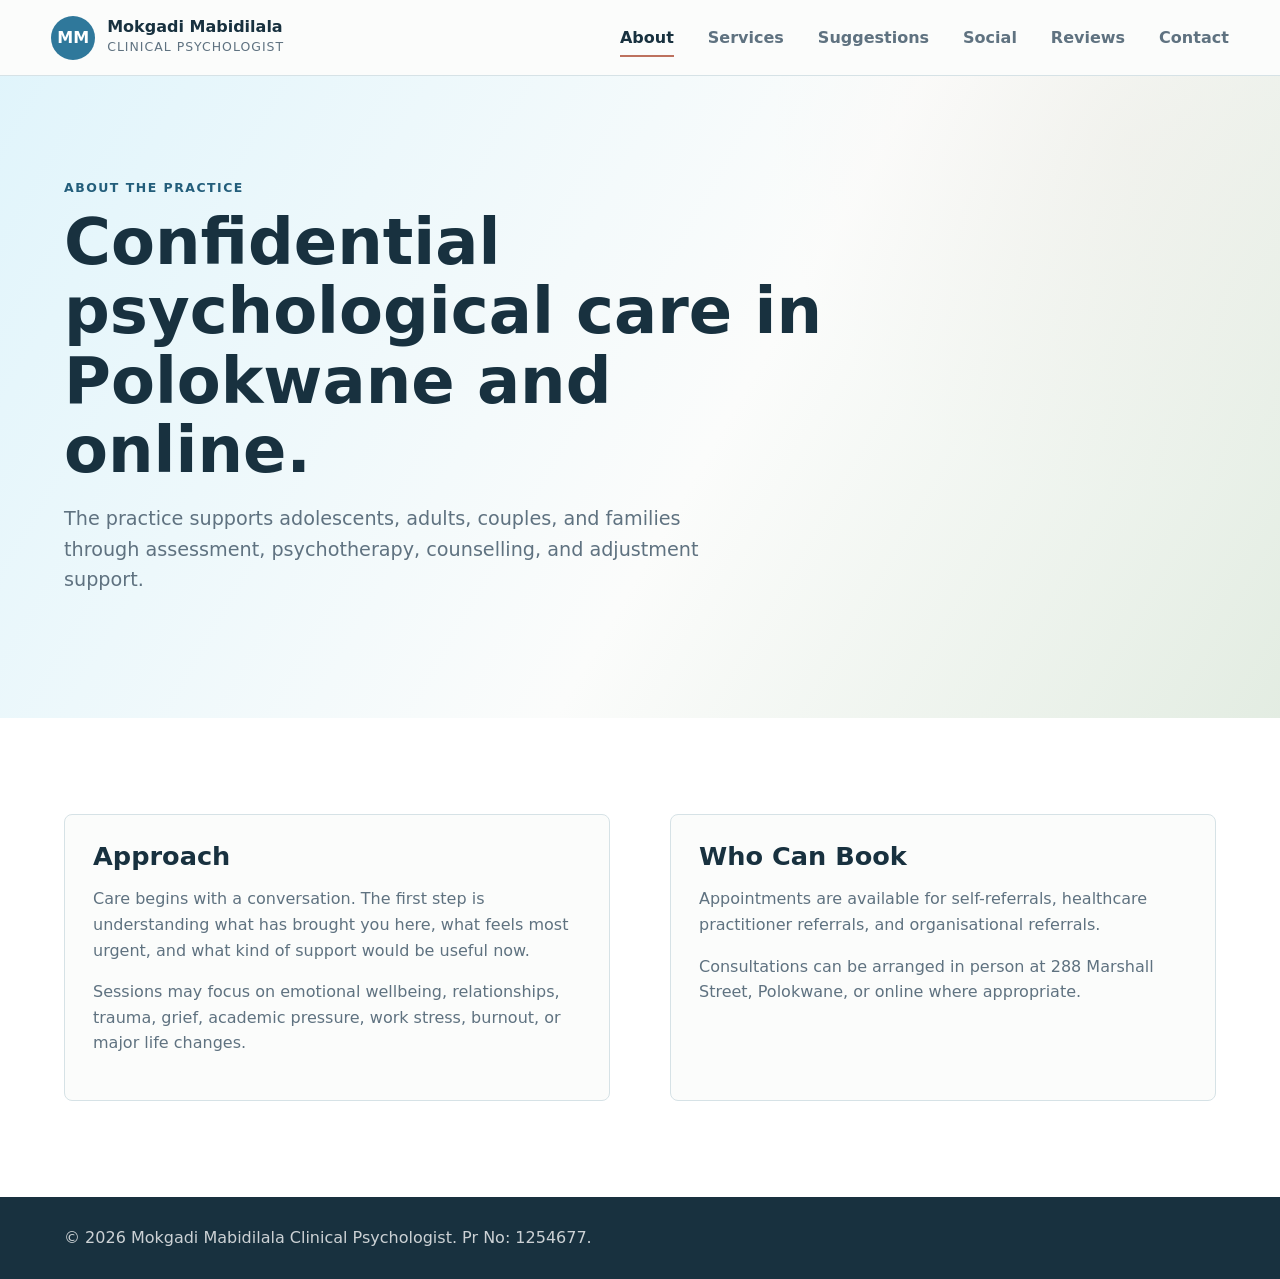
==== about.html @ 8f90ff63 "Add branded social media page" ====
<!doctype html>
<html lang="en">
  <head>
    <meta charset="utf-8">
    <meta name="viewport" content="width=device-width, initial-scale=1">
    <title>About | Mokgadi Mabidilala Clinical Psychologist</title>
    <meta name="description" content="About Mokgadi Mabidilala Clinical Psychologist, serving adolescents, adults, couples, and families in Polokwane and online.">
    <link rel="stylesheet" href="styles.css">
  </head>
  <body>
    <header class="site-header">
      <a class="brand" href="index.html" aria-label="Mokgadi Mabidilala home">
        <span class="brand-mark" aria-hidden="true">MM</span>
        <span>
          <strong>Mokgadi Mabidilala</strong>
          <small>Clinical Psychologist</small>
        </span>
      </a>
      <button class="nav-toggle" type="button" aria-expanded="false" aria-controls="site-nav">
        <span></span>
        <span></span>
        <span></span>
      </button>
      <nav id="site-nav" class="site-nav" aria-label="Primary navigation">
        <a href="about.html" aria-current="page">About</a>
        <a href="services.html">Services</a>
        <a href="resources.html">Suggestions</a>
        <a href="social.html">Social</a>
        <a href="index.html#reviews">Reviews</a>
        <a href="contact.html">Contact</a>
      </nav>
    </header>

    <main>
      <section class="page-hero">
        <p class="eyebrow">About the Practice</p>
        <h1>Confidential psychological care in Polokwane and online.</h1>
        <p class="lead">The practice supports adolescents, adults, couples, and families through assessment, psychotherapy, counselling, and adjustment support.</p>
      </section>

      <section class="content-band">
        <div class="content-grid">
          <article>
            <h2>Approach</h2>
            <p>Care begins with a conversation. The first step is understanding what has brought you here, what feels most urgent, and what kind of support would be useful now.</p>
            <p>Sessions may focus on emotional wellbeing, relationships, trauma, grief, academic pressure, work stress, burnout, or major life changes.</p>
          </article>
          <article>
            <h2>Who Can Book</h2>
            <p>Appointments are available for self-referrals, healthcare practitioner referrals, and organisational referrals.</p>
            <p>Consultations can be arranged in person at 288 Marshall Street, Polokwane, or online where appropriate.</p>
          </article>
        </div>
      </section>
    </main>

    <footer class="site-footer">
      <p>&copy; 2026 Mokgadi Mabidilala Clinical Psychologist. Pr No: 1254677.</p>
    </footer>

    <script src="script.js"></script>
  </body>
</html>
---- styles.css ----
:root {
  --ink: #18313f;
  --muted: #5f7280;
  --blue: #2f789b;
  --blue-dark: #235e7b;
  --sky: #dff4fb;
  --sage: #dfeade;
  --coral: #bd715e;
  --paper: #fbfcfb;
  --line: #d6e2e6;
  --shadow: 0 18px 45px rgba(24, 49, 63, 0.14);
  font-family: Inter, ui-sans-serif, system-ui, -apple-system, BlinkMacSystemFont, "Segoe UI", Arial, sans-serif;
}

* {
  box-sizing: border-box;
}

html {
  scroll-behavior: smooth;
}

body {
  margin: 0;
  color: var(--ink);
  background: var(--paper);
  line-height: 1.6;
}

a {
  color: inherit;
  text-decoration: none;
}

img {
  display: block;
  max-width: 100%;
}

.site-header {
  position: sticky;
  top: 0;
  z-index: 20;
  display: flex;
  align-items: center;
  justify-content: space-between;
  min-height: 76px;
  padding: 14px clamp(18px, 4vw, 64px);
  background: rgba(251, 252, 251, 0.92);
  border-bottom: 1px solid var(--line);
  backdrop-filter: blur(16px);
}

.brand {
  display: inline-flex;
  align-items: center;
  gap: 12px;
  min-width: 0;
}

.brand-mark {
  display: grid;
  place-items: center;
  width: 44px;
  height: 44px;
  flex: 0 0 44px;
  border-radius: 50%;
  color: #fff;
  background: var(--blue);
  font-weight: 800;
  letter-spacing: 0;
}

.brand strong,
.brand small {
  display: block;
}

.brand strong {
  font-size: 1rem;
  line-height: 1.15;
}

.brand small {
  color: var(--muted);
  font-size: 0.78rem;
  text-transform: uppercase;
  letter-spacing: 0.08em;
}

.site-nav {
  display: flex;
  align-items: center;
  gap: clamp(16px, 3vw, 34px);
  color: var(--muted);
  font-weight: 700;
}

.site-nav a {
  position: relative;
}

.site-nav a::after {
  position: absolute;
  right: 0;
  bottom: -7px;
  left: 0;
  height: 2px;
  background: var(--coral);
  content: "";
  transform: scaleX(0);
  transform-origin: left;
  transition: transform 160ms ease;
}

.site-nav a:hover::after,
.site-nav a:focus-visible::after {
  transform: scaleX(1);
}

.site-nav a[aria-current="page"] {
  color: var(--ink);
}

.site-nav a[aria-current="page"]::after {
  transform: scaleX(1);
}

.nav-toggle {
  display: none;
  width: 44px;
  height: 44px;
  border: 1px solid var(--line);
  border-radius: 8px;
  background: #fff;
}

.nav-toggle span {
  display: block;
  width: 20px;
  height: 2px;
  margin: 5px auto;
  background: var(--ink);
}

.hero {
  display: grid;
  grid-template-columns: minmax(0, 1fr) minmax(280px, 470px);
  align-items: center;
  gap: clamp(28px, 6vw, 74px);
  min-height: calc(100vh - 76px);
  padding: clamp(42px, 7vw, 86px) clamp(18px, 5vw, 78px);
  background:
    linear-gradient(120deg, rgba(251, 252, 251, 0.93), rgba(251, 252, 251, 0.76) 48%, rgba(223, 244, 251, 0.5)),
    linear-gradient(0deg, rgba(24, 49, 63, 0.2), rgba(24, 49, 63, 0.06)),
    url("assets/hero-background.png");
  background-position: center;
  background-size: cover;
}

.eyebrow {
  margin: 0 0 10px;
  color: var(--blue-dark);
  font-size: 0.78rem;
  font-weight: 900;
  letter-spacing: 0.12em;
  text-transform: uppercase;
}

h1,
h2,
h3,
p {
  overflow-wrap: anywhere;
}

h1,
h2,
h3 {
  margin: 0;
  line-height: 1.08;
  letter-spacing: 0;
}

h1 {
  max-width: 760px;
  font-size: clamp(2.35rem, 6vw, 5.65rem);
}

h2 {
  max-width: 760px;
  font-size: clamp(2rem, 4vw, 3.5rem);
}

h3 {
  font-size: 1.2rem;
}

.lead,
.section-heading p,
.split-section p,
.appointment-copy p {
  max-width: 660px;
  color: var(--muted);
  font-size: clamp(1rem, 1.6vw, 1.2rem);
}

.hero-actions,
.form-actions {
  display: flex;
  flex-wrap: wrap;
  gap: 12px;
  margin-top: 28px;
}

.form-status,
.review-status {
  min-height: 28px;
  margin: 4px 0 0;
  color: var(--blue-dark);
  font-weight: 800;
}

.form-status.error,
.review-status.error {
  color: #9a3f34;
}

.button {
  display: inline-flex;
  align-items: center;
  justify-content: center;
  gap: 9px;
  min-height: 48px;
  padding: 12px 20px;
  border: 1px solid transparent;
  border-radius: 8px;
  font-weight: 800;
  transition: transform 150ms ease, box-shadow 150ms ease, background 150ms ease;
}

.button:hover,
.button:focus-visible {
  transform: translateY(-1px);
}

.button.primary {
  color: #fff;
  background: var(--blue);
  box-shadow: 0 12px 28px rgba(47, 120, 155, 0.25);
}

.button.primary:hover,
.button.primary:focus-visible {
  background: var(--blue-dark);
}

.button.secondary {
  color: var(--blue-dark);
  background: #fff;
  border-color: var(--line);
}

.button-icon,
.contact-icon {
  display: inline-grid;
  place-items: center;
  flex: 0 0 auto;
}

.button-icon {
  width: 20px;
  height: 20px;
}

.button-icon svg,
.contact-icon svg {
  width: 100%;
  height: 100%;
  fill: none;
  stroke: currentColor;
  stroke-linecap: round;
  stroke-linejoin: round;
  stroke-width: 1.8;
}

.contact-icon {
  width: 42px;
  height: 42px;
  margin-bottom: 8px;
  border-radius: 50%;
  color: var(--blue-dark);
  background: var(--sky);
}

.contact-icon svg {
  width: 23px;
  height: 23px;
}

.hero-media {
  margin: 0;
  justify-self: center;
  width: min(100%, 470px);
}

.hero-media img {
  width: 100%;
  aspect-ratio: 9 / 14;
  object-fit: cover;
  object-position: center;
  border: 10px solid #fff;
  border-radius: 8px;
  box-shadow: var(--shadow);
}

.section {
  padding: clamp(56px, 8vw, 104px) clamp(18px, 5vw, 78px);
}

.section-heading {
  display: grid;
  gap: 8px;
  margin-bottom: 34px;
}

.service-grid {
  display: grid;
  grid-template-columns: repeat(3, minmax(0, 1fr));
  gap: 16px;
}

.service-card {
  position: relative;
  min-height: 430px;
  overflow: hidden;
  padding: 0 0 24px;
  border: 1px solid var(--line);
  border-radius: 8px;
  background: #fff;
  box-shadow: 0 10px 30px rgba(24, 49, 63, 0.06);
  transition: transform 180ms ease, border-color 180ms ease, box-shadow 180ms ease;
}

.service-card:hover,
.service-card:focus-visible,
.service-card.is-active {
  border-color: rgba(47, 120, 155, 0.48);
  box-shadow: 0 20px 42px rgba(24, 49, 63, 0.12);
  transform: translateY(-4px);
  outline: none;
}

.service-card h3,
.service-card p {
  padding-inline: 24px;
}

.service-picture {
  position: relative;
  margin: 0 0 22px;
  aspect-ratio: 32 / 21;
  overflow: hidden;
  background: var(--sky);
}

.service-picture svg {
  width: 100%;
  height: 100%;
}

.service-picture img {
  width: 100%;
  height: 100%;
  object-fit: cover;
  transform: scale(1.01);
  transition: transform 240ms ease, filter 240ms ease;
}

.service-card:hover .service-picture img,
.service-card:focus-visible .service-picture img,
.service-card.is-active .service-picture img {
  filter: saturate(1.06) contrast(1.02);
  transform: scale(1.06);
}

.service-picture figcaption {
  position: absolute;
  right: 12px;
  bottom: 12px;
  left: 12px;
  padding: 10px 12px;
  border: 1px solid rgba(255, 255, 255, 0.42);
  border-radius: 8px;
  color: #fff;
  background: rgba(24, 49, 63, 0.78);
  font-size: 0.9rem;
  font-weight: 800;
  line-height: 1.25;
  opacity: 0;
  transform: translateY(14px);
  transition: opacity 180ms ease, transform 180ms ease;
}

.service-card:hover figcaption,
.service-card:focus-visible figcaption,
.service-card.is-active figcaption {
  opacity: 1;
  transform: translateY(0);
}

.scene-bg {
  fill: #eff9fb;
}

.assessment-card .scene-bg,
.stress-card .scene-bg {
  fill: #e9f7fb;
}

.therapy-card .scene-bg,
.family-card .scene-bg {
  fill: #eef5ee;
}

.trauma-card .scene-bg,
.adjustment-card .scene-bg {
  fill: #fbf1ee;
}

.person-head,
.chair,
.bubble,
.breath-core,
.heart,
.avatar,
.sun,
.book,
.laptop {
  transition: transform 220ms ease, fill 220ms ease, opacity 220ms ease;
}

.paper,
.hand,
.body,
.leaf {
  transition: transform 220ms ease;
}

.calm-circle {
  fill: rgba(47, 120, 155, 0.14);
}

.calm-circle.second {
  fill: rgba(189, 113, 94, 0.14);
}

.person-head {
  fill: #2f789b;
}

.person-line,
.paper-line,
.pulse-line,
.check-line,
.window,
.plant-stem,
.wave,
.repair-line,
.connection,
.book-line,
.laptop-base,
.arrow,
.path {
  fill: none;
  stroke-linecap: round;
  stroke-linejoin: round;
}

.person-line,
.paper-line,
.window {
  stroke: rgba(24, 49, 63, 0.34);
  stroke-width: 7;
}

.paper {
  fill: #fff;
  stroke: rgba(24, 49, 63, 0.12);
  stroke-width: 2;
}

.sheet-two {
  fill: #dfeade;
}

.check-line {
  stroke: #3f9276;
  stroke-width: 8;
}

.pulse-line {
  stroke: #bd715e;
  stroke-width: 5;
}

.therapy-card .window {
  fill: rgba(47, 120, 155, 0.12);
  stroke: rgba(47, 120, 155, 0.26);
}

.plant-stem {
  stroke: #5c8a66;
  stroke-width: 6;
}

.leaf {
  fill: #88b887;
}

.chair-left {
  fill: #2f789b;
}

.chair-right {
  fill: #bd715e;
}

.bubble {
  fill: #fff;
  stroke: rgba(24, 49, 63, 0.12);
  stroke-width: 2;
}

.wave {
  stroke: rgba(47, 120, 155, 0.3);
  stroke-width: 8;
}

.wave-two {
  stroke: rgba(189, 113, 94, 0.34);
  stroke-width: 6;
}

.breath-ring {
  fill: rgba(255, 255, 255, 0.62);
  stroke: #2f789b;
  stroke-width: 4;
  transform-origin: 161px 101px;
  transition: transform 300ms ease;
}

.breath-core {
  fill: #2f789b;
  transform-origin: 161px 101px;
}

.spark {
  fill: rgba(189, 113, 94, 0.38);
  transform-origin: 92px 79px;
  transition: transform 220ms ease, opacity 220ms ease;
}

.spark.small {
  fill: rgba(47, 120, 155, 0.28);
  transform-origin: 238px 66px;
}

.hand {
  fill: #d9a092;
}

.heart {
  fill: #bd715e;
  transform-origin: 160px 116px;
}

.repair-line {
  stroke: rgba(255, 255, 255, 0.88);
  stroke-width: 8;
}

.connection {
  stroke: rgba(47, 120, 155, 0.36);
  stroke-width: 8;
}

.connection.lower {
  stroke: rgba(189, 113, 94, 0.34);
  stroke-width: 6;
}

.avatar-one,
.avatar-three {
  fill: #7db9cc;
}

.avatar-two {
  fill: #2f789b;
}

.body-one,
.body-three {
  fill: rgba(47, 120, 155, 0.28);
}

.body-two {
  fill: rgba(189, 113, 94, 0.34);
}

.sun {
  fill: rgba(189, 113, 94, 0.32);
  transform-origin: 201px 88px;
}

.path {
  stroke: #2f789b;
  stroke-width: 9;
}

.book {
  fill: #fff;
  stroke: rgba(24, 49, 63, 0.16);
  stroke-width: 2;
}

.book-line {
  stroke: rgba(24, 49, 63, 0.42);
  stroke-width: 4;
}

.laptop {
  fill: #235e7b;
}

.laptop-base {
  fill: #18313f;
  stroke: none;
}

.arrow {
  stroke: #bd715e;
  stroke-width: 8;
}

.service-card:hover .person-head,
.service-card:focus-visible .person-head,
.service-card.is-active .person-head {
  transform: translateX(6px);
}

.service-card:hover .sheet-one,
.service-card:focus-visible .sheet-one,
.service-card.is-active .sheet-one {
  transform: translate(-5px, -6px);
}

.service-card:hover .sheet-two,
.service-card:focus-visible .sheet-two,
.service-card.is-active .sheet-two {
  transform: translate(6px, 4px);
}

.service-card:hover .bubble-one,
.service-card:focus-visible .bubble-one,
.service-card.is-active .bubble-one {
  transform: translateY(-8px);
}

.service-card:hover .bubble-two,
.service-card:focus-visible .bubble-two,
.service-card.is-active .bubble-two {
  transform: translate(7px, -5px);
}

.service-card:hover .chair-left,
.service-card:focus-visible .chair-left,
.service-card.is-active .chair-left {
  transform: translateX(5px);
}

.service-card:hover .chair-right,
.service-card:focus-visible .chair-right,
.service-card.is-active .chair-right {
  transform: translateX(-5px);
}

.service-card:hover .leaf-one,
.service-card:focus-visible .leaf-one,
.service-card.is-active .leaf-one {
  transform: rotate(-8deg);
}

.service-card:hover .leaf-two,
.service-card:focus-visible .leaf-two,
.service-card.is-active .leaf-two {
  transform: rotate(8deg);
}

.service-card:hover .breath-ring,
.service-card:focus-visible .breath-ring,
.service-card.is-active .breath-ring {
  transform: scale(1.12);
}

.service-card:hover .breath-core,
.service-card:focus-visible .breath-core,
.service-card.is-active .breath-core {
  transform: scale(0.82);
}

.service-card:hover .spark,
.service-card:focus-visible .spark,
.service-card.is-active .spark {
  opacity: 0.64;
  transform: scale(0.86);
}

.service-card:hover .heart,
.service-card:focus-visible .heart,
.service-card.is-active .heart {
  transform: scale(1.06);
}

.service-card:hover .hand-left,
.service-card:focus-visible .hand-left,
.service-card.is-active .hand-left {
  transform: translateX(9px);
}

.service-card:hover .hand-right,
.service-card:focus-visible .hand-right,
.service-card.is-active .hand-right {
  transform: translateX(-9px);
}

.service-card:hover .avatar-one,
.service-card:focus-visible .avatar-one,
.service-card.is-active .avatar-one {
  transform: translate(7px, -4px);
}

.service-card:hover .avatar-three,
.service-card:focus-visible .avatar-three,
.service-card.is-active .avatar-three {
  transform: translate(-7px, -4px);
}

.service-card:hover .sun,
.service-card:focus-visible .sun,
.service-card.is-active .sun {
  transform: translateY(-8px);
}

.service-card:hover .book,
.service-card:focus-visible .book,
.service-card.is-active .book {
  transform: translateY(-5px);
}

.service-card:hover .laptop,
.service-card:focus-visible .laptop,
.service-card.is-active .laptop {
  transform: translateY(-5px);
}

.service-card p {
  color: var(--muted);
}

.suggestions-preview {
  background: #fff;
}

.suggestion-grid {
  display: grid;
  grid-template-columns: repeat(4, minmax(0, 1fr));
  gap: 14px;
}

.suggestion-card {
  display: grid;
  gap: 10px;
  min-height: 154px;
  padding: 22px;
  border: 1px solid var(--line);
  border-radius: 8px;
  background: var(--paper);
  transition: transform 160ms ease, border-color 160ms ease, box-shadow 160ms ease;
}

.suggestion-card:hover,
.suggestion-card:focus-visible {
  border-color: var(--blue);
  box-shadow: 0 16px 32px rgba(24, 49, 63, 0.1);
  transform: translateY(-3px);
  outline: none;
}

.suggestion-card span {
  color: var(--coral);
  font-size: 0.78rem;
  font-weight: 900;
  letter-spacing: 0.08em;
  text-transform: uppercase;
}

.suggestion-card strong {
  align-self: end;
  font-size: 1.08rem;
  line-height: 1.25;
}

.suggestion-card.urgent {
  color: #fff;
  background: var(--ink);
}

.suggestion-card.urgent span {
  color: #97d7ec;
}

.page-hero {
  padding: clamp(58px, 8vw, 110px) clamp(18px, 5vw, 78px);
  background:
    linear-gradient(120deg, rgba(223, 244, 251, 0.95), rgba(251, 252, 251, 0.8) 56%, rgba(223, 234, 222, 0.86)),
    radial-gradient(circle at 88% 10%, rgba(189, 113, 94, 0.2), transparent 28%);
}

.page-hero.compact {
  padding-block: clamp(48px, 7vw, 86px);
}

.page-hero h1 {
  font-size: clamp(2.2rem, 5vw, 4.8rem);
}

.content-band {
  padding: clamp(54px, 8vw, 96px) clamp(18px, 5vw, 78px);
  background: #fff;
}

.content-grid {
  display: grid;
  grid-template-columns: repeat(2, minmax(0, 1fr));
  gap: clamp(22px, 5vw, 60px);
}

.content-grid article,
.resource-card {
  padding: 28px;
  border: 1px solid var(--line);
  border-radius: 8px;
  background: var(--paper);
}

.content-grid h2,
.resource-card h2,
.service-detail h2 {
  font-size: clamp(1.45rem, 2vw, 2rem);
}

.content-grid p,
.resource-card p,
.service-detail p {
  color: var(--muted);
}

.service-detail-list {
  display: grid;
  gap: 14px;
  padding: clamp(54px, 8vw, 96px) clamp(18px, 5vw, 78px);
  background: #fff;
}

.service-detail {
  display: grid;
  grid-template-columns: 74px minmax(170px, 240px) minmax(0, 1fr);
  gap: 22px;
  align-items: start;
  padding: clamp(22px, 4vw, 32px);
  border: 1px solid var(--line);
  border-radius: 8px;
  background: var(--paper);
}

.service-detail > span {
  display: grid;
  place-items: center;
  width: 58px;
  height: 58px;
  border-radius: 50%;
  color: #fff;
  background: var(--blue);
  font-weight: 900;
}

.service-detail-image {
  width: 100%;
  aspect-ratio: 4 / 3;
  object-fit: cover;
  border-radius: 8px;
  box-shadow: 0 12px 28px rgba(24, 49, 63, 0.1);
}

.service-detail a {
  display: inline-flex;
  margin-top: 8px;
  color: var(--blue-dark);
  font-weight: 900;
}

.resource-grid {
  display: grid;
  grid-template-columns: repeat(2, minmax(0, 1fr));
  gap: 16px;
}

.crisis-section {
  display: grid;
  grid-template-columns: minmax(0, 0.85fr) minmax(320px, 1fr);
  gap: clamp(24px, 5vw, 58px);
  padding: clamp(54px, 8vw, 96px) clamp(18px, 5vw, 78px);
  color: #fff;
  background: var(--ink);
}

.crisis-section .eyebrow {
  color: #97d7ec;
}

.crisis-section p {
  max-width: 680px;
  color: rgba(255, 255, 255, 0.78);
}

.crisis-actions {
  display: grid;
  gap: 12px;
}

.crisis-actions a {
  display: block;
  padding: 18px 20px;
  border: 1px solid rgba(255, 255, 255, 0.18);
  border-radius: 8px;
  background: rgba(255, 255, 255, 0.08);
  font-weight: 900;
}

.crisis-actions a:hover,
.crisis-actions a:focus-visible {
  background: rgba(255, 255, 255, 0.14);
  outline: none;
}

.contact-page-form {
  background: #fff;
}

.split-section,
.appointment-section {
  display: grid;
  grid-template-columns: minmax(0, 0.9fr) minmax(320px, 1fr);
  gap: clamp(28px, 6vw, 70px);
  align-items: start;
  padding: clamp(56px, 8vw, 104px) clamp(18px, 5vw, 78px);
}

.split-section {
  background: var(--ink);
  color: #fff;
}

.split-section .eyebrow {
  color: #97d7ec;
}

.split-section p {
  color: rgba(255, 255, 255, 0.78);
}

.info-list {
  display: grid;
  gap: 12px;
}

.info-list div {
  display: grid;
  gap: 6px;
  padding: 20px;
  border-left: 4px solid var(--coral);
  background: rgba(255, 255, 255, 0.08);
}

.info-list strong {
  font-size: 1.05rem;
}

.info-list span {
  color: rgba(255, 255, 255, 0.76);
}

.appointment-section {
  background: linear-gradient(180deg, #fff, var(--sky));
}

.booking-form,
.review-form {
  display: grid;
  gap: 16px;
  width: 100%;
  padding: clamp(20px, 3vw, 30px);
  border: 1px solid var(--line);
  border-radius: 8px;
  background: #fff;
  box-shadow: var(--shadow);
}

label {
  display: grid;
  gap: 7px;
  color: var(--ink);
  font-weight: 800;
}

input,
select,
textarea {
  width: 100%;
  min-height: 48px;
  border: 1px solid var(--line);
  border-radius: 8px;
  padding: 11px 12px;
  color: var(--ink);
  background: #fff;
  font: inherit;
}

textarea {
  min-height: 124px;
  resize: vertical;
}

input:focus,
select:focus,
textarea:focus {
  border-color: var(--blue);
  outline: 3px solid rgba(47, 120, 155, 0.18);
}

.contact-section {
  padding: clamp(56px, 8vw, 104px) clamp(18px, 5vw, 78px);
  background: #fff;
}

.location-section {
  display: grid;
  grid-template-columns: minmax(0, 0.8fr) minmax(320px, 1fr);
  gap: clamp(24px, 5vw, 58px);
  align-items: center;
  padding: clamp(56px, 8vw, 104px) clamp(18px, 5vw, 78px);
  background: linear-gradient(180deg, #fff, var(--sky));
}

.location-copy p {
  max-width: 620px;
  color: var(--muted);
}

.map-panel {
  overflow: hidden;
  min-height: 360px;
  border: 1px solid var(--line);
  border-radius: 8px;
  background: var(--paper);
  box-shadow: var(--shadow);
}

.map-panel iframe {
  display: block;
  width: 100%;
  height: 100%;
  min-height: 360px;
  border: 0;
}

.reviews-section {
  display: grid;
  gap: 24px;
  padding: clamp(56px, 8vw, 104px) clamp(18px, 5vw, 78px);
  background: #fff;
}

.review-grid {
  display: grid;
  grid-template-columns: repeat(3, minmax(0, 1fr));
  gap: 14px;
}

.review-card {
  min-height: 180px;
  padding: 24px;
  border: 1px solid var(--line);
  border-radius: 8px;
  background: var(--paper);
}

.review-card span {
  color: var(--coral);
  font-size: 0.78rem;
  font-weight: 900;
  letter-spacing: 0.08em;
  text-transform: uppercase;
}

.review-card p {
  margin: 18px 0 0;
  color: var(--ink);
  font-size: 1.1rem;
  font-weight: 800;
}

.review-form {
  max-width: 780px;
}

.contact-panel {
  display: grid;
  gap: 26px;
}

.contact-links {
  display: grid;
  grid-template-columns: repeat(4, minmax(0, 1fr));
  gap: 14px;
}

.contact-links a {
  display: grid;
  gap: 8px;
  min-height: 132px;
  padding: 22px;
  border: 1px solid var(--line);
  border-radius: 8px;
  background: var(--paper);
}

.contact-links a:hover,
.contact-links a:focus-visible {
  border-color: var(--blue);
  box-shadow: 0 10px 28px rgba(24, 49, 63, 0.08);
}

.contact-links span {
  color: var(--coral);
  font-size: 0.8rem;
  font-weight: 900;
  letter-spacing: 0.08em;
  text-transform: uppercase;
}

.contact-links .contact-icon {
  color: var(--blue-dark);
  font-size: 1rem;
  letter-spacing: 0;
  text-transform: none;
}

.contact-links strong {
  align-self: end;
  overflow-wrap: anywhere;
}

.site-footer {
  padding: 28px clamp(18px, 5vw, 78px);
  color: rgba(255, 255, 255, 0.78);
  background: var(--ink);
}

.site-footer p {
  margin: 0;
}

.social-hero {
  padding: clamp(30px, 5vw, 58px) clamp(18px, 5vw, 78px);
  background:
    linear-gradient(120deg, rgba(251, 252, 251, 0.94), rgba(223, 244, 251, 0.82)),
    url("assets/hero-background.png");
  background-position: center;
  background-size: cover;
}

.social-profile-card {
  overflow: hidden;
  max-width: 1120px;
  margin: 0 auto;
  border: 1px solid rgba(214, 226, 230, 0.9);
  border-radius: 8px;
  background: #fff;
  box-shadow: var(--shadow);
}

.social-cover {
  height: clamp(180px, 28vw, 340px);
  background: var(--sky);
}

.social-cover img {
  width: 100%;
  height: 100%;
  object-fit: cover;
  object-position: center;
}

.social-profile-main {
  display: grid;
  grid-template-columns: 116px minmax(0, 1fr);
  gap: 22px;
  align-items: start;
  padding: 0 clamp(18px, 4vw, 42px) 24px;
}

.social-avatar {
  display: grid;
  place-items: center;
  width: 116px;
  height: 116px;
  margin-top: -48px;
  border: 6px solid #fff;
  border-radius: 50%;
  color: #fff;
  background: var(--blue);
  box-shadow: 0 14px 28px rgba(24, 49, 63, 0.14);
  font-size: 1.8rem;
  font-weight: 900;
}

.social-profile-main h1 {
  font-size: clamp(2rem, 4.5vw, 4.2rem);
}

.social-handle {
  display: inline-flex;
  margin: 10px 0 0;
  padding: 8px 12px;
  border: 1px solid var(--line);
  border-radius: 8px;
  color: var(--blue-dark);
  background: var(--sky);
  font-weight: 900;
}

.social-actions {
  display: flex;
  flex-wrap: wrap;
  gap: 12px;
  padding: 0 clamp(18px, 4vw, 42px) 36px;
}

.social-band {
  padding: clamp(54px, 8vw, 96px) clamp(18px, 5vw, 78px);
  background: #fff;
}

.social-feed-section,
.caption-section {
  background: var(--paper);
}

.brand-kit-grid,
.social-feed,
.story-grid {
  display: grid;
  gap: 16px;
}

.brand-kit-grid {
  grid-template-columns: repeat(4, minmax(0, 1fr));
}

.brand-kit-card {
  display: grid;
  gap: 12px;
  min-height: 220px;
  padding: 24px;
  border: 1px solid var(--line);
  border-radius: 8px;
  background: var(--paper);
}

.brand-swatch {
  width: 54px;
  height: 54px;
  border-radius: 50%;
  box-shadow: inset 0 0 0 1px rgba(24, 49, 63, 0.08);
}

.brand-swatch.blue {
  background: var(--blue);
}

.brand-swatch.sage {
  background: var(--sage);
}

.brand-swatch.coral {
  background: var(--coral);
}

.brand-swatch.ink {
  background: var(--ink);
}

.brand-kit-card p,
.post-card p,
.caption-stack p,
.social-cta p {
  color: var(--muted);
}

.social-feed {
  grid-template-columns: repeat(3, minmax(0, 1fr));
}

.post-card {
  overflow: hidden;
  border: 1px solid var(--line);
  border-radius: 8px;
  background: #fff;
  box-shadow: 0 10px 30px rgba(24, 49, 63, 0.06);
}

.post-card img {
  width: 100%;
  aspect-ratio: 1;
  object-fit: cover;
}

.post-card div {
  display: grid;
  gap: 10px;
  padding: 22px;
}

.post-card span {
  color: var(--coral);
  font-size: 0.78rem;
  font-weight: 900;
  letter-spacing: 0.08em;
  text-transform: uppercase;
}

.story-grid {
  grid-template-columns: repeat(6, minmax(0, 1fr));
}

.story-card {
  display: grid;
  gap: 12px;
  justify-items: center;
  padding: 18px 12px;
  border: 1px solid var(--line);
  border-radius: 8px;
  background: #fff;
  font-weight: 900;
  text-align: center;
}

.story-card img {
  width: min(100%, 128px);
  aspect-ratio: 1;
  border: 4px solid var(--sky);
  border-radius: 50%;
  object-fit: cover;
}

.caption-panel {
  display: grid;
  grid-template-columns: minmax(0, 0.78fr) minmax(320px, 1fr);
  gap: clamp(24px, 5vw, 62px);
}

.caption-stack {
  display: grid;
  gap: 14px;
}

.caption-stack article {
  padding: 22px;
  border: 1px solid var(--line);
  border-radius: 8px;
  background: #fff;
}

.social-cta {
  display: grid;
  grid-template-columns: minmax(0, 0.7fr) minmax(320px, 1fr);
  gap: clamp(24px, 5vw, 58px);
  padding: clamp(56px, 8vw, 104px) clamp(18px, 5vw, 78px);
  background: linear-gradient(180deg, #fff, var(--sky));
}

.social-contact-links {
  grid-template-columns: repeat(2, minmax(0, 1fr));
}

@media (max-width: 980px) {
  .hero,
  .split-section,
  .appointment-section,
  .location-section,
  .caption-panel,
  .social-cta {
    grid-template-columns: 1fr;
  }

  .hero {
    min-height: auto;
  }

  .hero-media {
    justify-self: start;
    max-width: 390px;
  }

  .service-grid,
  .contact-links,
  .suggestion-grid,
  .content-grid,
  .resource-grid,
  .review-grid,
  .brand-kit-grid,
  .social-feed,
  .story-grid {
    grid-template-columns: repeat(2, minmax(0, 1fr));
  }

  .crisis-section {
    grid-template-columns: 1fr;
  }
}

@media (max-width: 720px) {
  .site-header {
    min-height: 68px;
  }

  .brand small {
    display: none;
  }

  .nav-toggle {
    display: block;
  }

  .site-nav {
    position: absolute;
    top: 68px;
    right: 14px;
    left: 14px;
    display: none;
    flex-direction: column;
    align-items: stretch;
    gap: 0;
    padding: 10px;
    border: 1px solid var(--line);
    border-radius: 8px;
    background: #fff;
    box-shadow: var(--shadow);
  }

  .site-nav.is-open {
    display: flex;
  }

  .site-nav a {
    padding: 13px 10px;
  }

  .site-nav a::after {
    display: none;
  }

  .hero-actions,
  .form-actions {
    flex-direction: column;
  }

  .button {
    width: 100%;
  }

  .service-grid,
  .contact-links,
  .suggestion-grid,
  .content-grid,
  .resource-grid,
  .review-grid,
  .brand-kit-grid,
  .social-feed,
  .story-grid,
  .social-contact-links {
    grid-template-columns: 1fr;
  }

  .social-profile-main {
    grid-template-columns: 1fr;
  }

  .social-avatar {
    width: 96px;
    height: 96px;
    margin-top: -38px;
    font-size: 1.45rem;
  }

  .service-card {
    min-height: 0;
  }

  .service-detail {
    grid-template-columns: 1fr;
  }

  .service-detail > span {
    width: 52px;
    height: 52px;
  }
}
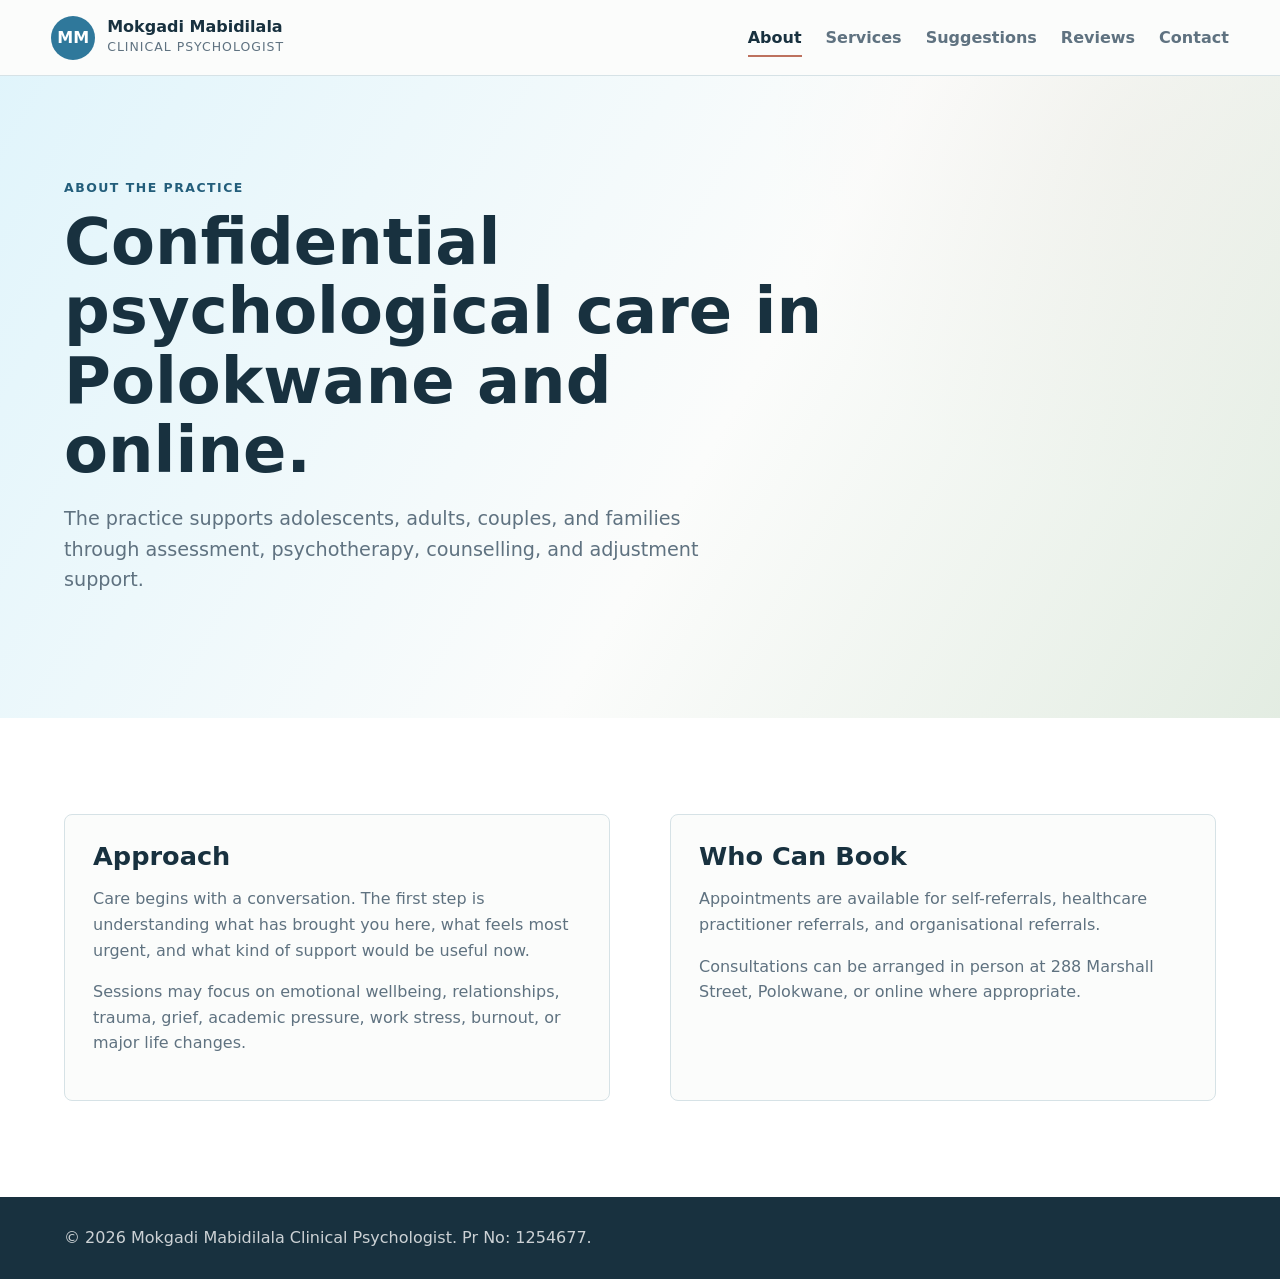
==== commit 6e04f430: "Remove social page" ====
--- a/about.html
+++ b/about.html
@@ -25,7 +25,6 @@
         <a href="about.html" aria-current="page">About</a>
         <a href="services.html">Services</a>
         <a href="resources.html">Suggestions</a>
-        <a href="social.html">Social</a>
         <a href="index.html#reviews">Reviews</a>
         <a href="contact.html">Contact</a>
       </nav>
--- a/styles.css
+++ b/styles.css
@@ -91,7 +91,7 @@
 .site-nav {
   display: flex;
   align-items: center;
-  gap: clamp(16px, 3vw, 34px);
+  gap: clamp(12px, 2vw, 24px);
   color: var(--muted);
   font-weight: 700;
 }
@@ -1172,6 +1172,150 @@
   overflow-wrap: anywhere;
 }
 
+.inline-link {
+  color: #97d7ec;
+  font-weight: 900;
+  text-decoration: underline;
+  text-underline-offset: 4px;
+}
+
+.payment-logo-row {
+  display: flex;
+  flex-wrap: wrap;
+  gap: 10px;
+  align-items: center;
+  margin-top: 12px;
+}
+
+.page-payment-row {
+  margin-top: 22px;
+}
+
+.payment-badge {
+  display: inline-flex;
+  align-items: center;
+  justify-content: center;
+  min-width: 82px;
+  min-height: 46px;
+  padding: 8px 12px;
+  border: 1px solid rgba(24, 49, 63, 0.12);
+  border-radius: 8px;
+  background: #fff;
+  box-shadow: 0 8px 20px rgba(24, 49, 63, 0.1);
+  font-weight: 900;
+  line-height: 1;
+}
+
+.visa-badge {
+  color: #183c8c;
+  font-size: 1.25rem;
+  font-style: italic;
+  letter-spacing: 0.03em;
+  text-transform: uppercase;
+}
+
+.mastercard-badge {
+  position: relative;
+  min-width: 132px;
+  gap: 0;
+  color: #202734;
+}
+
+.mastercard-badge span {
+  width: 31px;
+  height: 31px;
+  border-radius: 50%;
+}
+
+.mastercard-badge span:first-child {
+  background: #eb001b;
+}
+
+.mastercard-badge span:nth-child(2) {
+  margin-left: -12px;
+  background: rgba(247, 158, 27, 0.9);
+}
+
+.mastercard-badge b {
+  margin-left: 8px;
+  font-size: 0.82rem;
+}
+
+.medical-aids-section {
+  padding: clamp(54px, 8vw, 96px) clamp(18px, 5vw, 78px);
+  background: #fff;
+}
+
+.medical-aids-toolbar {
+  display: grid;
+  grid-template-columns: minmax(220px, 1fr) auto;
+  gap: 14px;
+  align-items: end;
+  margin-bottom: 16px;
+}
+
+.medical-aids-search {
+  max-width: 620px;
+}
+
+.medical-aids-status,
+.source-note {
+  color: var(--muted);
+}
+
+.medical-aids-status {
+  margin: 0 0 14px;
+  font-weight: 800;
+}
+
+.medical-aids-table-wrap {
+  overflow-x: auto;
+  border: 1px solid var(--line);
+  border-radius: 8px;
+  background: #fff;
+  box-shadow: 0 10px 30px rgba(24, 49, 63, 0.06);
+}
+
+.medical-aids-table {
+  width: 100%;
+  min-width: 760px;
+  border-collapse: collapse;
+}
+
+.medical-aids-table th,
+.medical-aids-table td {
+  padding: 14px 16px;
+  border-bottom: 1px solid var(--line);
+  text-align: left;
+  vertical-align: top;
+}
+
+.medical-aids-table th {
+  color: #fff;
+  background: var(--ink);
+  font-size: 0.78rem;
+  letter-spacing: 0.08em;
+  text-transform: uppercase;
+}
+
+.medical-aids-table td:first-child {
+  font-weight: 900;
+}
+
+.medical-aids-table tr:nth-child(even) td {
+  background: var(--paper);
+}
+
+.medical-aids-table tr.is-hidden {
+  display: none;
+}
+
+.source-note {
+  max-width: 920px;
+  margin: 18px 0 0;
+  font-size: 0.95rem;
+}
+
 .site-footer {
   padding: 28px clamp(18px, 5vw, 78px);
   color: rgba(255, 255, 255, 0.78);
@@ -1180,229 +1324,6 @@
 
 .site-footer p {
   margin: 0;
-}
-
-.social-hero {
-  padding: clamp(30px, 5vw, 58px) clamp(18px, 5vw, 78px);
-  background:
-    linear-gradient(120deg, rgba(251, 252, 251, 0.94), rgba(223, 244, 251, 0.82)),
-    url("assets/hero-background.png");
-  background-position: center;
-  background-size: cover;
-}
-
-.social-profile-card {
-  overflow: hidden;
-  max-width: 1120px;
-  margin: 0 auto;
-  border: 1px solid rgba(214, 226, 230, 0.9);
-  border-radius: 8px;
-  background: #fff;
-  box-shadow: var(--shadow);
-}
-
-.social-cover {
-  height: clamp(180px, 28vw, 340px);
-  background: var(--sky);
-}
-
-.social-cover img {
-  width: 100%;
-  height: 100%;
-  object-fit: cover;
-  object-position: center;
-}
-
-.social-profile-main {
-  display: grid;
-  grid-template-columns: 116px minmax(0, 1fr);
-  gap: 22px;
-  align-items: start;
-  padding: 0 clamp(18px, 4vw, 42px) 24px;
-}
-
-.social-avatar {
-  display: grid;
-  place-items: center;
-  width: 116px;
-  height: 116px;
-  margin-top: -48px;
-  border: 6px solid #fff;
-  border-radius: 50%;
-  color: #fff;
-  background: var(--blue);
-  box-shadow: 0 14px 28px rgba(24, 49, 63, 0.14);
-  font-size: 1.8rem;
-  font-weight: 900;
-}
-
-.social-profile-main h1 {
-  font-size: clamp(2rem, 4.5vw, 4.2rem);
-}
-
-.social-handle {
-  display: inline-flex;
-  margin: 10px 0 0;
-  padding: 8px 12px;
-  border: 1px solid var(--line);
-  border-radius: 8px;
-  color: var(--blue-dark);
-  background: var(--sky);
-  font-weight: 900;
-}
-
-.social-actions {
-  display: flex;
-  flex-wrap: wrap;
-  gap: 12px;
-  padding: 0 clamp(18px, 4vw, 42px) 36px;
-}
-
-.social-band {
-  padding: clamp(54px, 8vw, 96px) clamp(18px, 5vw, 78px);
-  background: #fff;
-}
-
-.social-feed-section,
-.caption-section {
-  background: var(--paper);
-}
-
-.brand-kit-grid,
-.social-feed,
-.story-grid {
-  display: grid;
-  gap: 16px;
-}
-
-.brand-kit-grid {
-  grid-template-columns: repeat(4, minmax(0, 1fr));
-}
-
-.brand-kit-card {
-  display: grid;
-  gap: 12px;
-  min-height: 220px;
-  padding: 24px;
-  border: 1px solid var(--line);
-  border-radius: 8px;
-  background: var(--paper);
-}
-
-.brand-swatch {
-  width: 54px;
-  height: 54px;
-  border-radius: 50%;
-  box-shadow: inset 0 0 0 1px rgba(24, 49, 63, 0.08);
-}
-
-.brand-swatch.blue {
-  background: var(--blue);
-}
-
-.brand-swatch.sage {
-  background: var(--sage);
-}
-
-.brand-swatch.coral {
-  background: var(--coral);
-}
-
-.brand-swatch.ink {
-  background: var(--ink);
-}
-
-.brand-kit-card p,
-.post-card p,
-.caption-stack p,
-.social-cta p {
-  color: var(--muted);
-}
-
-.social-feed {
-  grid-template-columns: repeat(3, minmax(0, 1fr));
-}
-
-.post-card {
-  overflow: hidden;
-  border: 1px solid var(--line);
-  border-radius: 8px;
-  background: #fff;
-  box-shadow: 0 10px 30px rgba(24, 49, 63, 0.06);
-}
-
-.post-card img {
-  width: 100%;
-  aspect-ratio: 1;
-  object-fit: cover;
-}
-
-.post-card div {
-  display: grid;
-  gap: 10px;
-  padding: 22px;
-}
-
-.post-card span {
-  color: var(--coral);
-  font-size: 0.78rem;
-  font-weight: 900;
-  letter-spacing: 0.08em;
-  text-transform: uppercase;
-}
-
-.story-grid {
-  grid-template-columns: repeat(6, minmax(0, 1fr));
-}
-
-.story-card {
-  display: grid;
-  gap: 12px;
-  justify-items: center;
-  padding: 18px 12px;
-  border: 1px solid var(--line);
-  border-radius: 8px;
-  background: #fff;
-  font-weight: 900;
-  text-align: center;
-}
-
-.story-card img {
-  width: min(100%, 128px);
-  aspect-ratio: 1;
-  border: 4px solid var(--sky);
-  border-radius: 50%;
-  object-fit: cover;
-}
-
-.caption-panel {
-  display: grid;
-  grid-template-columns: minmax(0, 0.78fr) minmax(320px, 1fr);
-  gap: clamp(24px, 5vw, 62px);
-}
-
-.caption-stack {
-  display: grid;
-  gap: 14px;
-}
-
-.caption-stack article {
-  padding: 22px;
-  border: 1px solid var(--line);
-  border-radius: 8px;
-  background: #fff;
-}
-
-.social-cta {
-  display: grid;
-  grid-template-columns: minmax(0, 0.7fr) minmax(320px, 1fr);
-  gap: clamp(24px, 5vw, 58px);
-  padding: clamp(56px, 8vw, 104px) clamp(18px, 5vw, 78px);
-  background: linear-gradient(180deg, #fff, var(--sky));
-}
-
-.social-contact-links {
-  grid-template-columns: repeat(2, minmax(0, 1fr));
 }
 
 @media (max-width: 980px) {
@@ -1410,8 +1331,7 @@
   .split-section,
   .appointment-section,
   .location-section,
-  .caption-panel,
-  .social-cta {
+  .medical-aids-toolbar {
     grid-template-columns: 1fr;
   }
 
@@ -1429,10 +1349,7 @@
   .suggestion-grid,
   .content-grid,
   .resource-grid,
-  .review-grid,
-  .brand-kit-grid,
-  .social-feed,
-  .story-grid {
+  .review-grid {
     grid-template-columns: repeat(2, minmax(0, 1fr));
   }
 
@@ -1497,22 +1414,8 @@
   .content-grid,
   .resource-grid,
   .review-grid,
-  .brand-kit-grid,
-  .social-feed,
-  .story-grid,
-  .social-contact-links {
+  .medical-aids-toolbar {
     grid-template-columns: 1fr;
-  }
-
-  .social-profile-main {
-    grid-template-columns: 1fr;
-  }
-
-  .social-avatar {
-    width: 96px;
-    height: 96px;
-    margin-top: -38px;
-    font-size: 1.45rem;
   }
 
   .service-card {
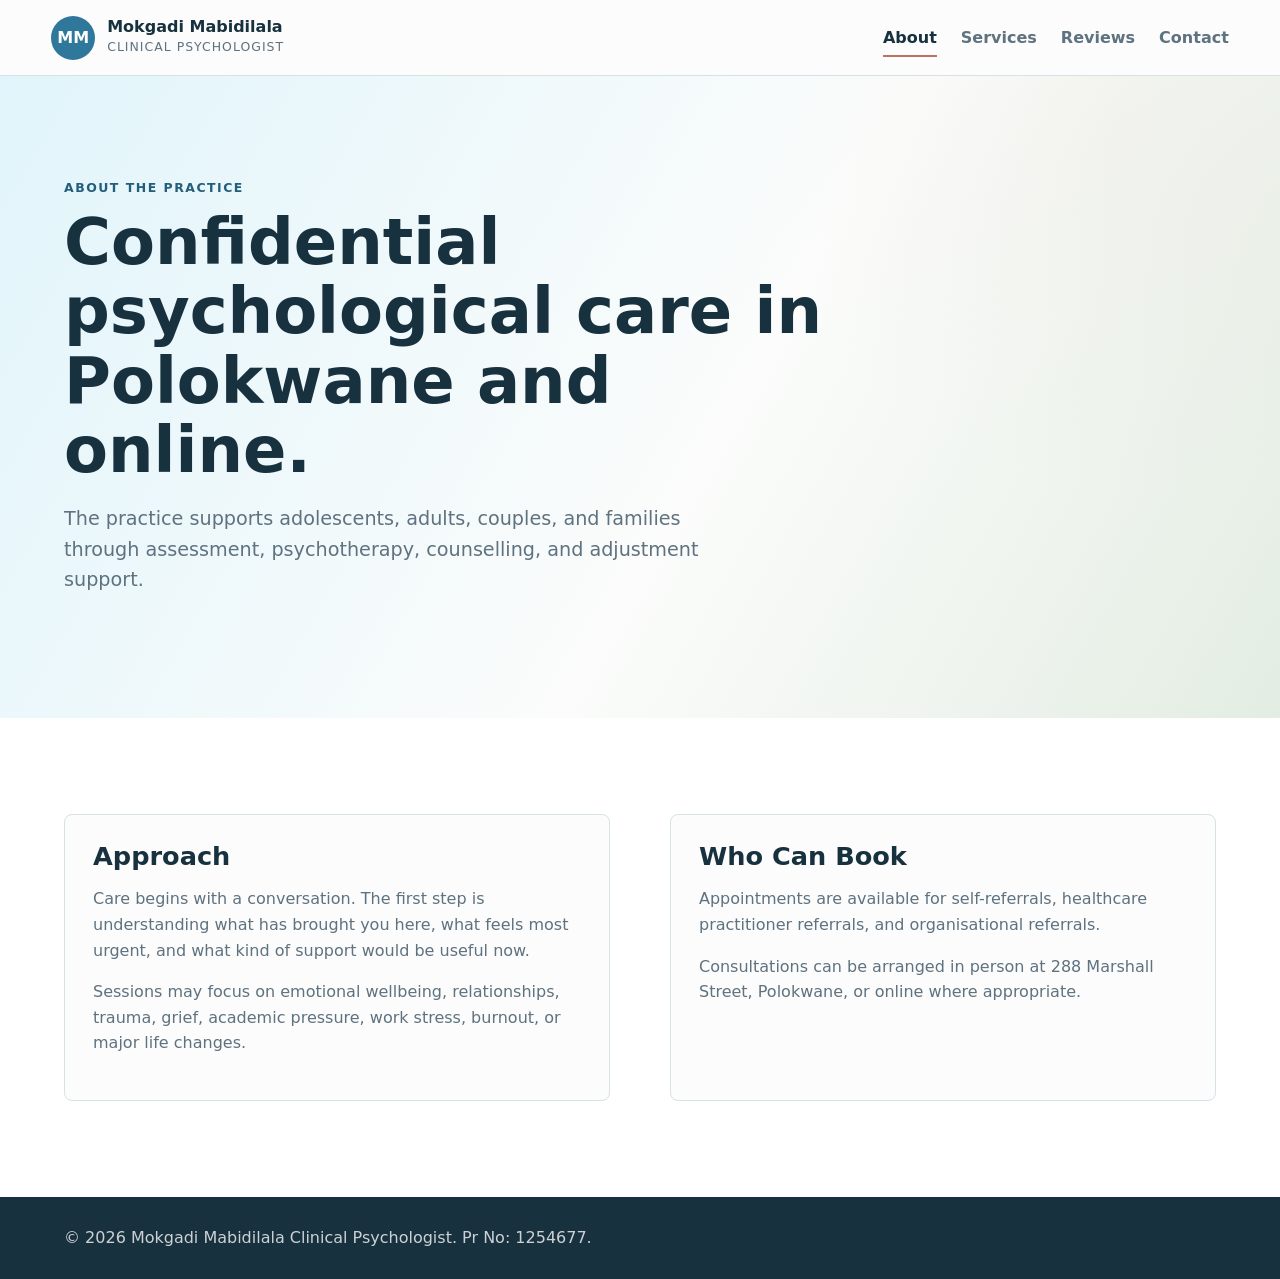
==== commit 1ad55db7: "Simplify site content and booking section" ====
--- a/about.html
+++ b/about.html
@@ -24,7 +24,6 @@
       <nav id="site-nav" class="site-nav" aria-label="Primary navigation">
         <a href="about.html" aria-current="page">About</a>
         <a href="services.html">Services</a>
-        <a href="resources.html">Suggestions</a>
         <a href="index.html#reviews">Reviews</a>
         <a href="contact.html">Contact</a>
       </nav>
--- a/styles.css
+++ b/styles.css
@@ -768,58 +768,6 @@
   color: var(--muted);
 }
 
-.suggestions-preview {
-  background: #fff;
-}
-
-.suggestion-grid {
-  display: grid;
-  grid-template-columns: repeat(4, minmax(0, 1fr));
-  gap: 14px;
-}
-
-.suggestion-card {
-  display: grid;
-  gap: 10px;
-  min-height: 154px;
-  padding: 22px;
-  border: 1px solid var(--line);
-  border-radius: 8px;
-  background: var(--paper);
-  transition: transform 160ms ease, border-color 160ms ease, box-shadow 160ms ease;
-}
-
-.suggestion-card:hover,
-.suggestion-card:focus-visible {
-  border-color: var(--blue);
-  box-shadow: 0 16px 32px rgba(24, 49, 63, 0.1);
-  transform: translateY(-3px);
-  outline: none;
-}
-
-.suggestion-card span {
-  color: var(--coral);
-  font-size: 0.78rem;
-  font-weight: 900;
-  letter-spacing: 0.08em;
-  text-transform: uppercase;
-}
-
-.suggestion-card strong {
-  align-self: end;
-  font-size: 1.08rem;
-  line-height: 1.25;
-}
-
-.suggestion-card.urgent {
-  color: #fff;
-  background: var(--ink);
-}
-
-.suggestion-card.urgent span {
-  color: #97d7ec;
-}
-
 .page-hero {
   padding: clamp(58px, 8vw, 110px) clamp(18px, 5vw, 78px);
   background:
@@ -1134,6 +1082,11 @@
   display: grid;
   grid-template-columns: repeat(4, minmax(0, 1fr));
   gap: 14px;
+}
+
+.appointment-contact-links {
+  grid-template-columns: 1fr;
+  margin-top: 22px;
 }
 
 .contact-links a {
@@ -1246,74 +1199,23 @@
   background: #fff;
 }
 
-.medical-aids-toolbar {
-  display: grid;
-  grid-template-columns: minmax(220px, 1fr) auto;
-  gap: 14px;
-  align-items: end;
-  margin-bottom: 16px;
-}
-
-.medical-aids-search {
-  max-width: 620px;
-}
-
-.medical-aids-status,
-.source-note {
-  color: var(--muted);
-}
-
-.medical-aids-status {
-  margin: 0 0 14px;
-  font-weight: 800;
-}
-
-.medical-aids-table-wrap {
-  overflow-x: auto;
+.medical-aids-summary {
+  display: flex;
+  flex-wrap: wrap;
+  gap: 10px;
+  margin-top: 24px;
+}
+
+.medical-aids-summary span {
+  display: inline-flex;
+  align-items: center;
+  min-height: 40px;
+  padding: 8px 14px;
   border: 1px solid var(--line);
-  border-radius: 8px;
-  background: #fff;
-  box-shadow: 0 10px 30px rgba(24, 49, 63, 0.06);
-}
-
-.medical-aids-table {
-  width: 100%;
-  min-width: 760px;
-  border-collapse: collapse;
-}
-
-.medical-aids-table th,
-.medical-aids-table td {
-  padding: 14px 16px;
-  border-bottom: 1px solid var(--line);
-  text-align: left;
-  vertical-align: top;
-}
-
-.medical-aids-table th {
-  color: #fff;
-  background: var(--ink);
-  font-size: 0.78rem;
-  letter-spacing: 0.08em;
-  text-transform: uppercase;
-}
-
-.medical-aids-table td:first-child {
+  border-radius: 999px;
+  color: var(--blue-dark);
+  background: var(--sky);
   font-weight: 900;
-}
-
-.medical-aids-table tr:nth-child(even) td {
-  background: var(--paper);
-}
-
-.medical-aids-table tr.is-hidden {
-  display: none;
-}
-
-.source-note {
-  max-width: 920px;
-  margin: 18px 0 0;
-  font-size: 0.95rem;
 }
 
 .site-footer {
@@ -1330,8 +1232,7 @@
   .hero,
   .split-section,
   .appointment-section,
-  .location-section,
-  .medical-aids-toolbar {
+  .location-section {
     grid-template-columns: 1fr;
   }
 
@@ -1346,7 +1247,6 @@
 
   .service-grid,
   .contact-links,
-  .suggestion-grid,
   .content-grid,
   .resource-grid,
   .review-grid {
@@ -1410,11 +1310,9 @@
 
   .service-grid,
   .contact-links,
-  .suggestion-grid,
   .content-grid,
   .resource-grid,
-  .review-grid,
-  .medical-aids-toolbar {
+  .review-grid {
     grid-template-columns: 1fr;
   }
 
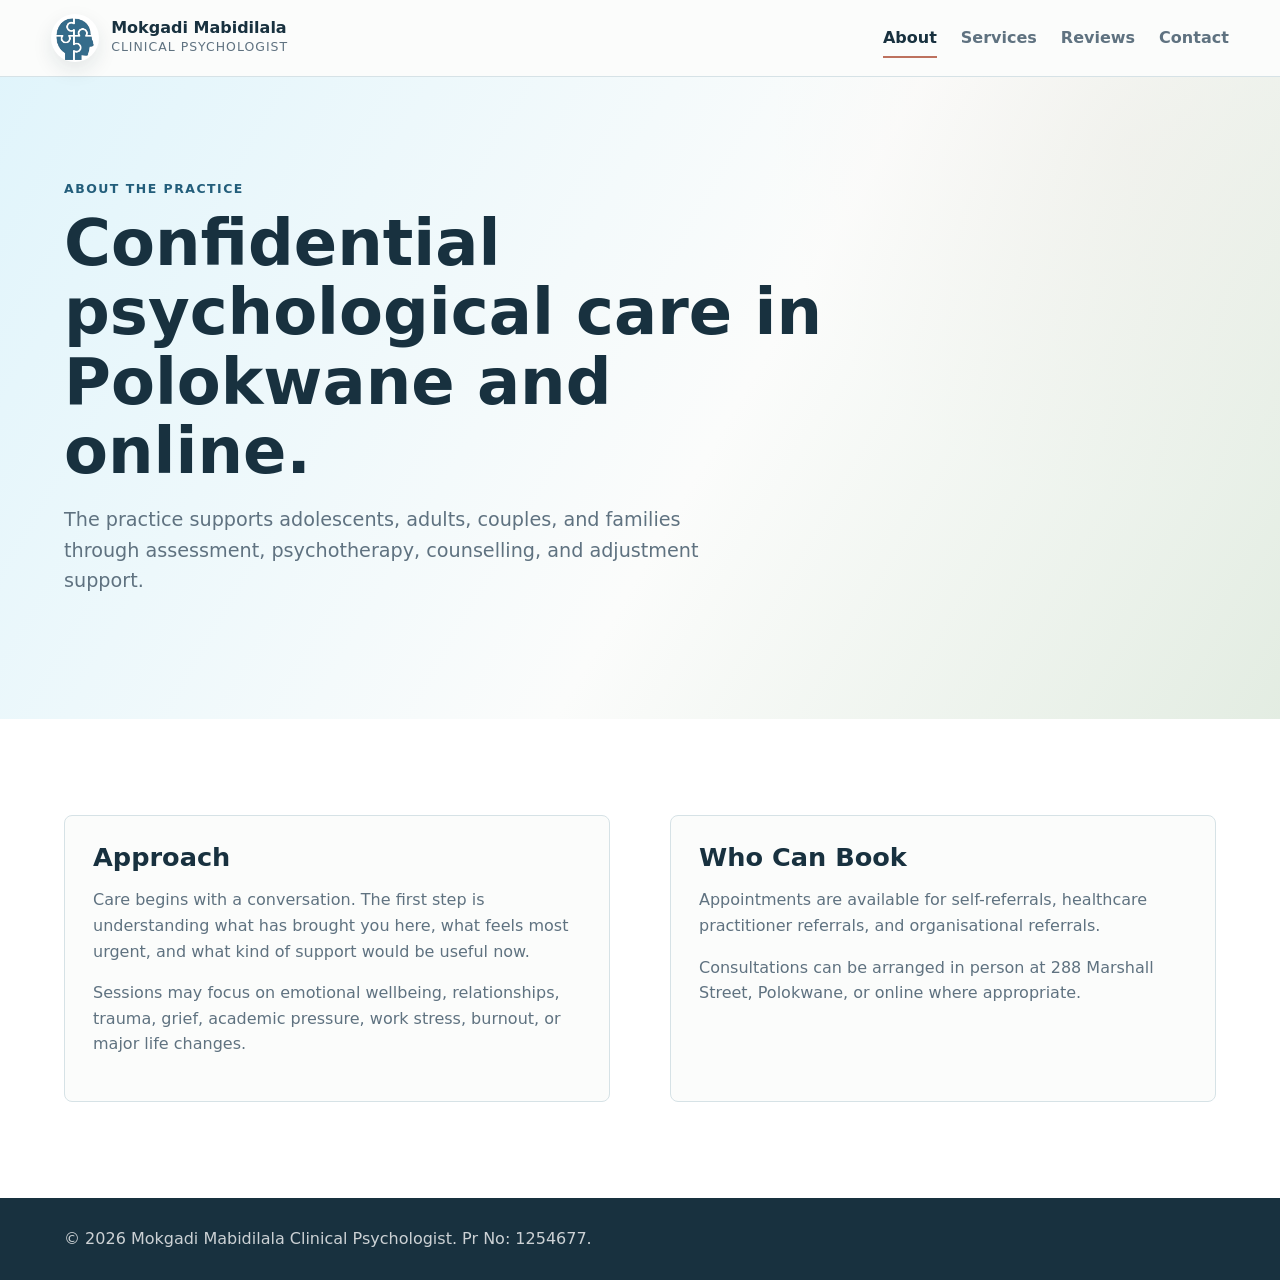
==== commit 0de86f11: "Add polished brand logo assets" ====
--- a/about.html
+++ b/about.html
@@ -10,7 +10,7 @@
   <body>
     <header class="site-header">
       <a class="brand" href="index.html" aria-label="Mokgadi Mabidilala home">
-        <span class="brand-mark" aria-hidden="true">MM</span>
+        <span class="brand-mark" aria-hidden="true"><img src="assets/mabidilala-logo-mark.png" alt=""></span>
         <span>
           <strong>Mokgadi Mabidilala</strong>
           <small>Clinical Psychologist</small>
--- a/styles.css
+++ b/styles.css
@@ -61,14 +61,19 @@
 .brand-mark {
   display: grid;
   place-items: center;
-  width: 44px;
-  height: 44px;
-  flex: 0 0 44px;
+  width: 48px;
+  height: 48px;
+  flex: 0 0 48px;
   border-radius: 50%;
-  color: #fff;
-  background: var(--blue);
-  font-weight: 800;
-  letter-spacing: 0;
+  background: #fff;
+  box-shadow: 0 8px 20px rgba(24, 49, 63, 0.1);
+  overflow: hidden;
+}
+
+.brand-mark img {
+  width: 43px;
+  height: 43px;
+  object-fit: contain;
 }
 
 .brand strong,
@@ -92,6 +97,7 @@
   display: flex;
   align-items: center;
   gap: clamp(12px, 2vw, 24px);
+  margin-left: auto;
   color: var(--muted);
   font-weight: 700;
 }
@@ -143,6 +149,30 @@
   background: var(--ink);
 }
 
+.header-booking-button {
+  display: inline-flex;
+  align-items: center;
+  justify-content: center;
+  min-height: 44px;
+  margin-left: clamp(12px, 2vw, 22px);
+  padding: 10px 16px;
+  border-radius: 8px;
+  color: #fff;
+  background: var(--coral);
+  box-shadow: 0 10px 22px rgba(189, 113, 94, 0.22);
+  font-weight: 900;
+  white-space: nowrap;
+  transition: transform 150ms ease, background 150ms ease, box-shadow 150ms ease;
+}
+
+.header-booking-button:hover,
+.header-booking-button:focus-visible {
+  background: #a85d4d;
+  box-shadow: 0 14px 28px rgba(189, 113, 94, 0.3);
+  transform: translateY(-1px);
+  outline: none;
+}
+
 .hero {
   display: grid;
   grid-template-columns: minmax(0, 1fr) minmax(280px, 470px);
@@ -156,6 +186,19 @@
     url("assets/hero-background.png");
   background-position: center;
   background-size: cover;
+}
+
+.hero-logo {
+  width: min(100%, 640px);
+  max-height: 128px;
+  margin: 0 0 24px;
+  object-fit: contain;
+  object-position: left center;
+  padding: 14px 18px;
+  border: 1px solid rgba(214, 226, 230, 0.86);
+  border-radius: 8px;
+  background: rgba(255, 255, 255, 0.82);
+  box-shadow: 0 14px 34px rgba(24, 49, 63, 0.08);
 }
 
 .eyebrow {
@@ -953,6 +996,15 @@
   background: linear-gradient(180deg, #fff, var(--sky));
 }
 
+.pinned-appointment-section {
+  scroll-margin-top: 92px;
+  border-top: 1px solid var(--line);
+  border-bottom: 1px solid var(--line);
+  background:
+    linear-gradient(180deg, rgba(223, 244, 251, 0.86), rgba(255, 255, 255, 0.94)),
+    var(--sky);
+}
+
 .booking-form,
 .review-form {
   display: grid;
@@ -1199,23 +1251,82 @@
   background: #fff;
 }
 
-.medical-aids-summary {
-  display: flex;
-  flex-wrap: wrap;
-  gap: 10px;
+.medical-aid-logos {
+  display: grid;
+  grid-template-columns: repeat(7, minmax(118px, 1fr));
+  gap: 12px;
   margin-top: 24px;
 }
 
-.medical-aids-summary span {
-  display: inline-flex;
-  align-items: center;
-  min-height: 40px;
-  padding: 8px 14px;
+.medical-aid-logo {
+  display: grid;
+  align-content: center;
+  justify-items: center;
+  min-height: 88px;
+  gap: 8px;
+  padding: 16px;
   border: 1px solid var(--line);
-  border-radius: 999px;
+  border-radius: 8px;
+  background: #fff;
+  box-shadow: 0 10px 26px rgba(24, 49, 63, 0.06);
+  font-weight: 900;
+  text-align: center;
+}
+
+.medical-aid-logo strong,
+.medical-aid-logo small {
+  display: block;
+  min-width: 0;
+  overflow-wrap: anywhere;
+  line-height: 1;
+}
+
+.medical-aid-logo img {
+  width: auto;
+  max-width: 118px;
+  height: 38px;
+  object-fit: contain;
+}
+
+.medical-aid-logo strong {
+  font-size: clamp(0.98rem, 1.4vw, 1.2rem);
+}
+
+.medical-aid-logo small {
+  color: var(--muted);
+  font-size: 0.78rem;
+  text-transform: uppercase;
+  letter-spacing: 0.08em;
+}
+
+.discovery-logo {
+  color: #003f7d;
+}
+
+.bonitas-logo {
+  color: #d71920;
+}
+
+.fedhealth-logo {
+  color: #007c89;
+}
+
+.gems-logo {
+  color: #194f90;
+}
+
+.momentum-logo {
+  color: #b5121b;
+}
+
+.medihelp-logo {
+  color: #fff;
+  background: #006db6;
+}
+
+.others-logo {
   color: var(--blue-dark);
   background: var(--sky);
-  font-weight: 900;
 }
 
 .site-footer {
@@ -1245,8 +1356,13 @@
     max-width: 390px;
   }
 
+  .hero-logo {
+    max-height: 112px;
+  }
+
   .service-grid,
   .contact-links,
+  .medical-aid-logos,
   .content-grid,
   .resource-grid,
   .review-grid {
@@ -1267,8 +1383,32 @@
     display: none;
   }
 
+  .brand strong {
+    max-width: 160px;
+    font-size: 0.92rem;
+  }
+
+  .brand-mark {
+    width: 42px;
+    height: 42px;
+    flex-basis: 42px;
+  }
+
+  .brand-mark img {
+    width: 38px;
+    height: 38px;
+  }
+
   .nav-toggle {
     display: block;
+    margin-left: auto;
+  }
+
+  .header-booking-button {
+    min-height: 42px;
+    margin-left: 8px;
+    padding: 9px 12px;
+    font-size: 0.84rem;
   }
 
   .site-nav {
@@ -1308,8 +1448,14 @@
     width: 100%;
   }
 
+  .hero-logo {
+    max-height: 92px;
+    padding: 10px 12px;
+  }
+
   .service-grid,
   .contact-links,
+  .medical-aid-logos,
   .content-grid,
   .resource-grid,
   .review-grid {
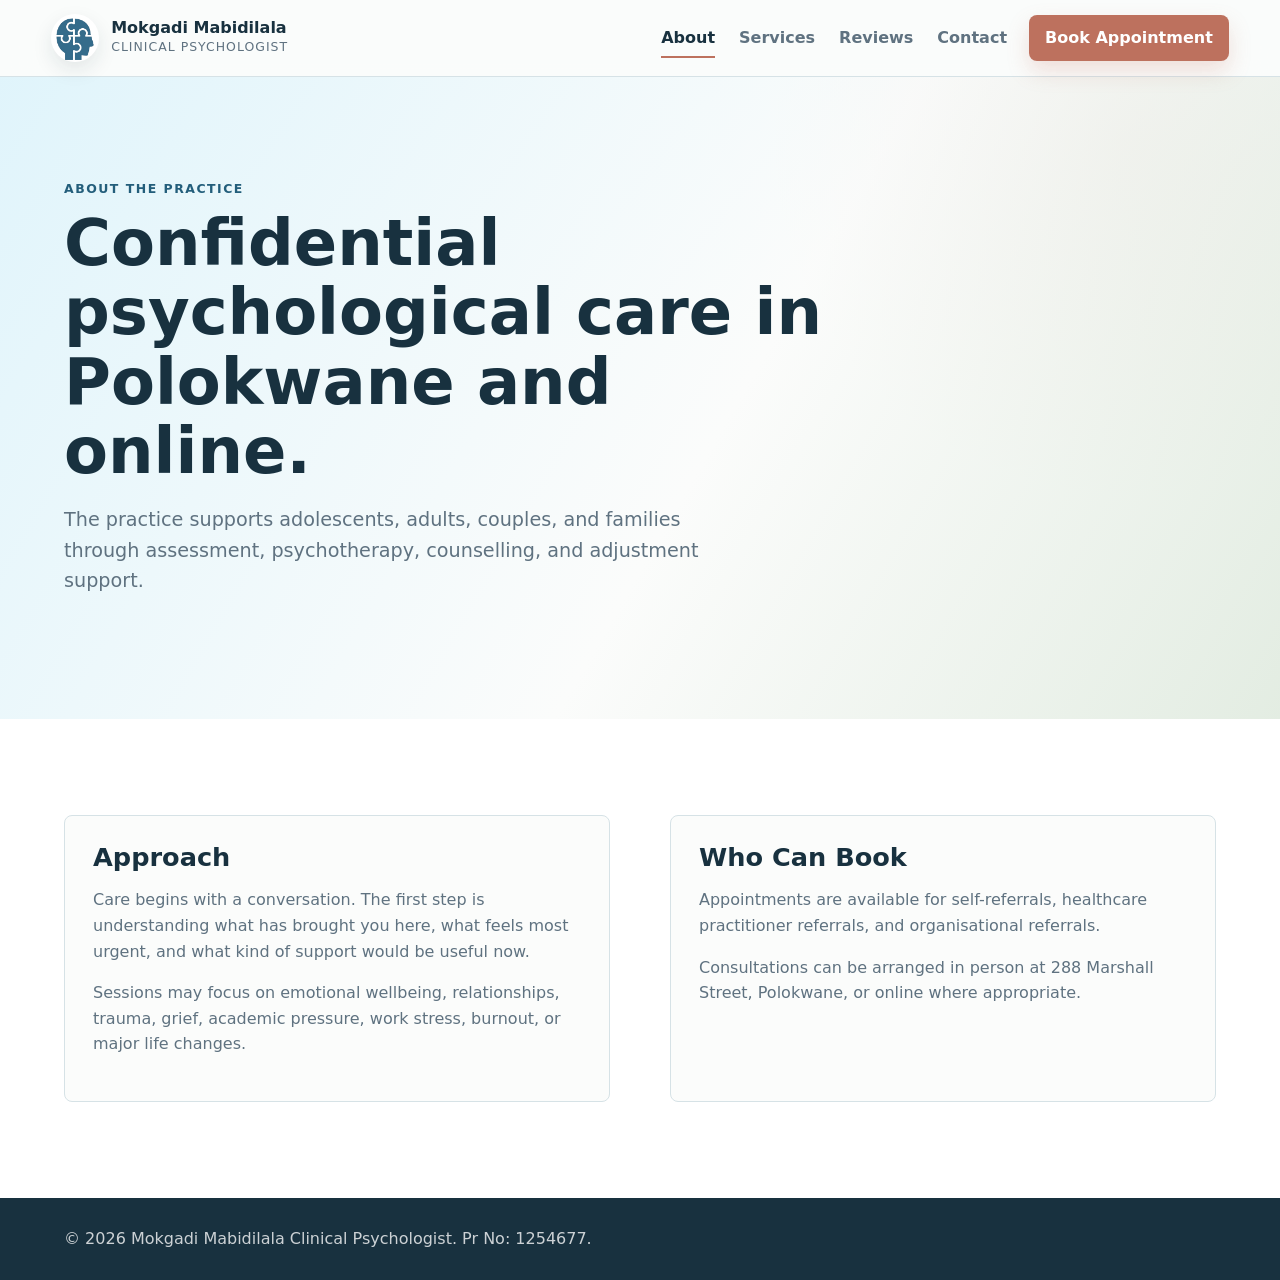
==== commit 53177e79: "Add warmer clinical website experience" ====
--- a/about.html
+++ b/about.html
@@ -27,6 +27,7 @@
         <a href="index.html#reviews">Reviews</a>
         <a href="contact.html">Contact</a>
       </nav>
+      <a class="header-booking-button" href="index.html#appointments">Book Appointment</a>
     </header>
 
     <main>
--- a/styles.css
+++ b/styles.css
@@ -23,7 +23,9 @@
 body {
   margin: 0;
   color: var(--ink);
-  background: var(--paper);
+  background:
+    linear-gradient(180deg, rgba(223, 244, 251, 0.36), rgba(251, 252, 251, 0) 340px),
+    var(--paper);
   line-height: 1.6;
 }
 
@@ -174,6 +176,7 @@
 }
 
 .hero {
+  position: relative;
   display: grid;
   grid-template-columns: minmax(0, 1fr) minmax(280px, 470px);
   align-items: center;
@@ -186,6 +189,19 @@
     url("assets/hero-background.png");
   background-position: center;
   background-size: cover;
+  overflow: hidden;
+}
+
+.hero::after {
+  position: absolute;
+  right: clamp(20px, 7vw, 110px);
+  bottom: clamp(20px, 5vw, 70px);
+  width: clamp(170px, 20vw, 310px);
+  height: clamp(170px, 20vw, 310px);
+  border: 1px solid rgba(47, 120, 155, 0.18);
+  border-radius: 50%;
+  content: "";
+  pointer-events: none;
 }
 
 .hero-logo {
@@ -199,6 +215,32 @@
   border-radius: 8px;
   background: rgba(255, 255, 255, 0.82);
   box-shadow: 0 14px 34px rgba(24, 49, 63, 0.08);
+  animation: gentle-rise 560ms ease both;
+}
+
+.hero-copy {
+  position: relative;
+  z-index: 1;
+}
+
+.hero-trust-row {
+  display: flex;
+  flex-wrap: wrap;
+  gap: 10px;
+  margin-top: 26px;
+}
+
+.hero-trust-row span {
+  display: inline-flex;
+  align-items: center;
+  min-height: 36px;
+  padding: 8px 12px;
+  border: 1px solid rgba(47, 120, 155, 0.22);
+  border-radius: 999px;
+  color: var(--blue-dark);
+  background: rgba(255, 255, 255, 0.72);
+  font-size: 0.9rem;
+  font-weight: 900;
 }
 
 .eyebrow {
@@ -383,6 +425,31 @@
   background: #fff;
   box-shadow: 0 10px 30px rgba(24, 49, 63, 0.06);
   transition: transform 180ms ease, border-color 180ms ease, box-shadow 180ms ease;
+  animation: gentle-rise 520ms ease both;
+}
+
+.service-card:nth-child(2) {
+  animation-delay: 60ms;
+}
+
+.service-card:nth-child(3) {
+  animation-delay: 120ms;
+}
+
+.service-card:nth-child(4) {
+  animation-delay: 180ms;
+}
+
+.service-card:nth-child(5) {
+  animation-delay: 240ms;
+}
+
+.service-card:nth-child(6) {
+  animation-delay: 300ms;
+}
+
+.service-card:nth-child(7) {
+  animation-delay: 360ms;
 }
 
 .service-card:hover,
@@ -811,6 +878,62 @@
   color: var(--muted);
 }
 
+.care-pathway-section {
+  padding: clamp(56px, 8vw, 94px) clamp(18px, 5vw, 78px);
+  background: #fff;
+}
+
+.care-pathway {
+  display: grid;
+  grid-template-columns: repeat(3, minmax(0, 1fr));
+  gap: 14px;
+}
+
+.care-pathway article {
+  position: relative;
+  min-height: 190px;
+  padding: 24px;
+  border: 1px solid var(--line);
+  border-radius: 8px;
+  background:
+    linear-gradient(145deg, rgba(223, 244, 251, 0.78), rgba(255, 255, 255, 0.94)),
+    #fff;
+  box-shadow: 0 12px 32px rgba(24, 49, 63, 0.07);
+  overflow: hidden;
+}
+
+.care-pathway article::after {
+  position: absolute;
+  right: -18px;
+  bottom: -18px;
+  width: 92px;
+  height: 92px;
+  border: 1px solid rgba(189, 113, 94, 0.18);
+  border-radius: 50%;
+  content: "";
+}
+
+.care-pathway span {
+  display: inline-grid;
+  place-items: center;
+  width: 42px;
+  height: 42px;
+  margin-bottom: 18px;
+  border-radius: 50%;
+  color: #fff;
+  background: var(--blue);
+  font-weight: 900;
+}
+
+.care-pathway h3 {
+  margin-bottom: 10px;
+}
+
+.care-pathway p {
+  margin: 0;
+  color: var(--muted);
+}
+
 .page-hero {
   padding: clamp(58px, 8vw, 110px) clamp(18px, 5vw, 78px);
   background:
@@ -959,7 +1082,9 @@
 }
 
 .split-section {
-  background: var(--ink);
+  background:
+    linear-gradient(135deg, rgba(24, 49, 63, 0.98), rgba(35, 94, 123, 0.94)),
+    var(--ink);
   color: #fff;
 }
 
@@ -1089,7 +1214,9 @@
   display: grid;
   gap: 24px;
   padding: clamp(56px, 8vw, 104px) clamp(18px, 5vw, 78px);
-  background: #fff;
+  background:
+    linear-gradient(180deg, #fff, rgba(223, 234, 222, 0.5)),
+    #fff;
 }
 
 .review-grid {
@@ -1104,6 +1231,14 @@
   border: 1px solid var(--line);
   border-radius: 8px;
   background: var(--paper);
+  transition: transform 160ms ease, box-shadow 160ms ease, border-color 160ms ease;
+}
+
+.review-card:hover,
+.review-card:focus-within {
+  border-color: rgba(47, 120, 155, 0.34);
+  box-shadow: 0 16px 34px rgba(24, 49, 63, 0.09);
+  transform: translateY(-3px);
 }
 
 .review-card span {
@@ -1251,6 +1386,18 @@
   background: #fff;
 }
 
+@keyframes gentle-rise {
+  from {
+    opacity: 0;
+    transform: translateY(14px);
+  }
+
+  to {
+    opacity: 1;
+    transform: translateY(0);
+  }
+}
+
 .medical-aid-logos {
   display: grid;
   grid-template-columns: repeat(7, minmax(118px, 1fr));
@@ -1361,6 +1508,7 @@
   }
 
   .service-grid,
+  .care-pathway,
   .contact-links,
   .medical-aid-logos,
   .content-grid,
@@ -1454,6 +1602,7 @@
   }
 
   .service-grid,
+  .care-pathway,
   .contact-links,
   .medical-aid-logos,
   .content-grid,
@@ -1466,6 +1615,10 @@
     min-height: 0;
   }
 
+  .hero::after {
+    display: none;
+  }
+
   .service-detail {
     grid-template-columns: 1fr;
   }
@@ -1475,3 +1628,14 @@
     height: 52px;
   }
 }
+
+@media (prefers-reduced-motion: reduce) {
+  *,
+  *::before,
+  *::after {
+    scroll-behavior: auto !important;
+    animation-duration: 1ms !important;
+    animation-iteration-count: 1 !important;
+    transition-duration: 1ms !important;
+  }
+}
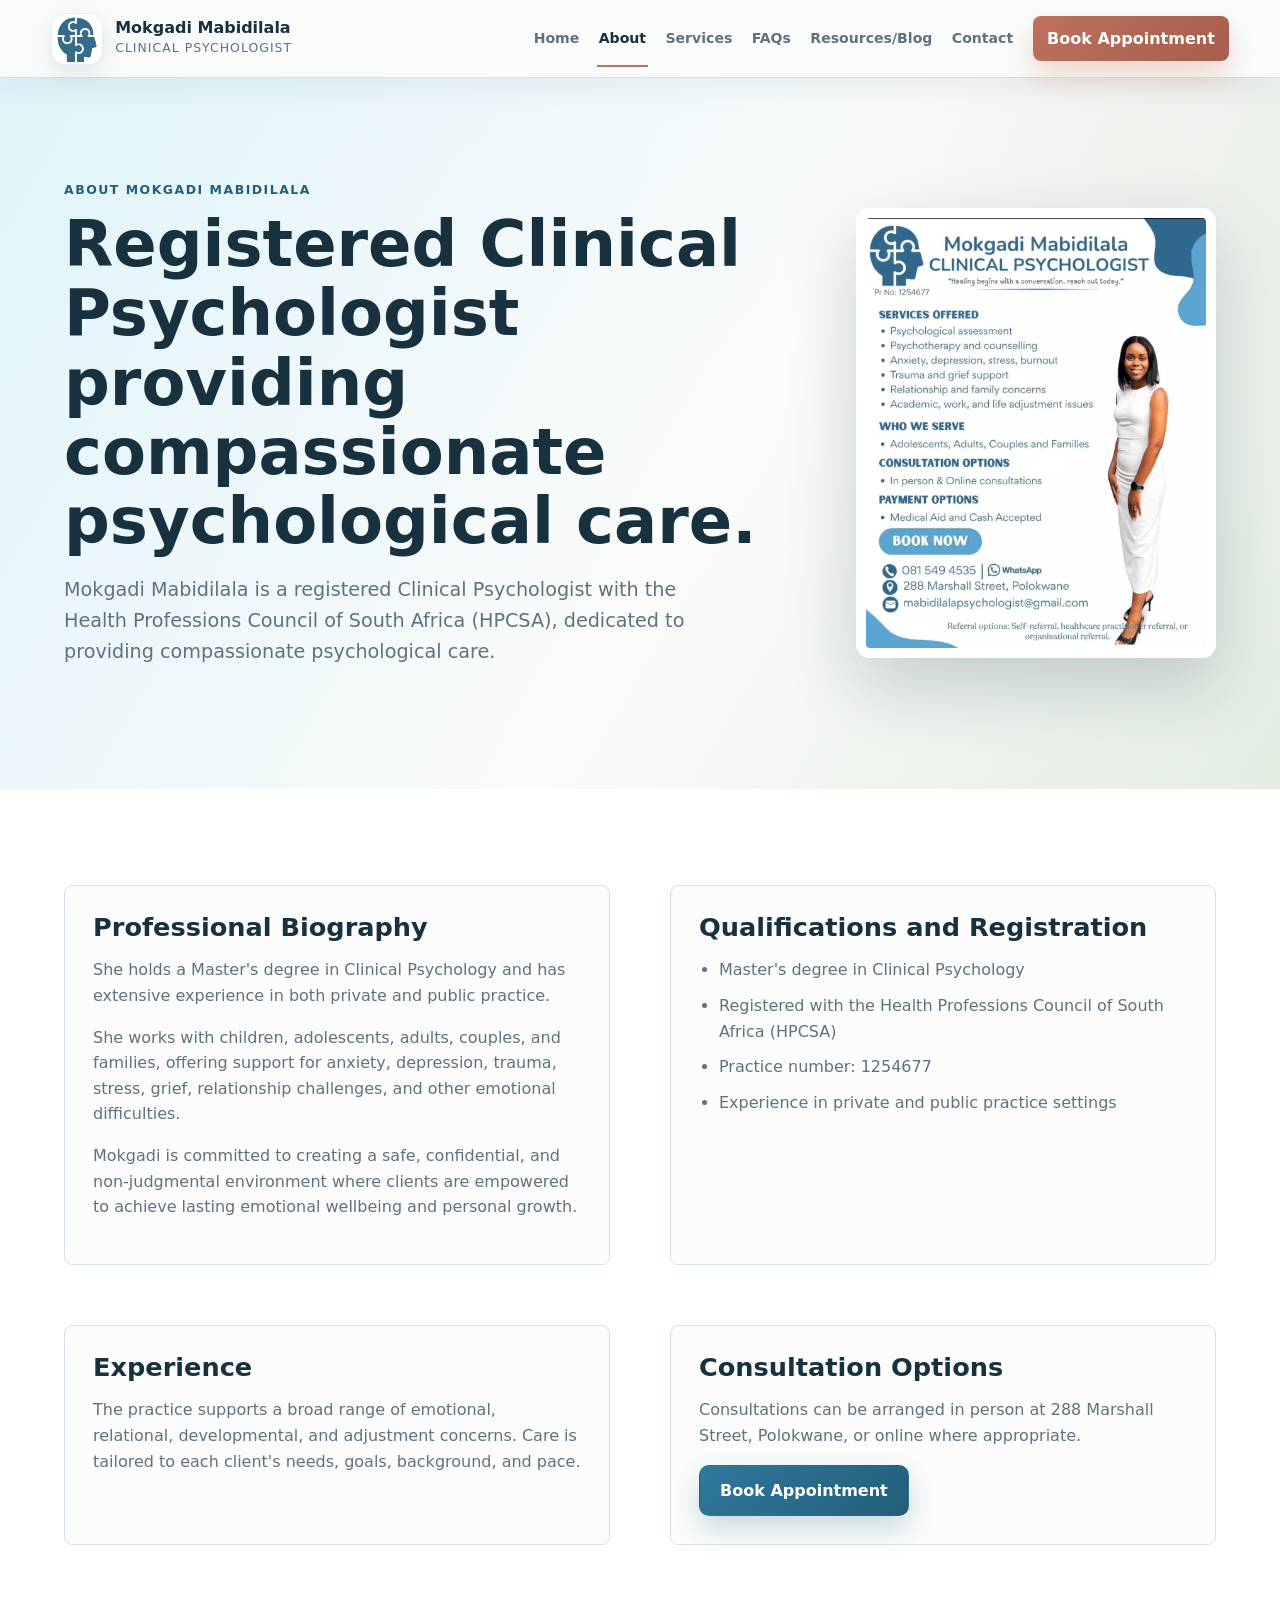
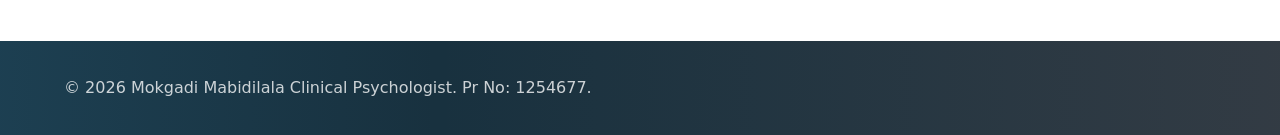
==== commit 90b09835: "Restructure site content and navigation" ====
--- a/about.html
+++ b/about.html
@@ -22,32 +22,51 @@
         <span></span>
       </button>
       <nav id="site-nav" class="site-nav" aria-label="Primary navigation">
+        <a href="index.html">Home</a>
         <a href="about.html" aria-current="page">About</a>
         <a href="services.html">Services</a>
-        <a href="index.html#reviews">Reviews</a>
+        <a href="faqs.html">FAQs</a>
+        <a href="resources.html">Resources/Blog</a>
         <a href="contact.html">Contact</a>
       </nav>
-      <a class="header-booking-button" href="index.html#appointments">Book Appointment</a>
+      <a class="header-booking-button" href="contact.html#booking">Book Appointment</a>
     </header>
 
     <main>
-      <section class="page-hero">
-        <p class="eyebrow">About the Practice</p>
-        <h1>Confidential psychological care in Polokwane and online.</h1>
-        <p class="lead">The practice supports adolescents, adults, couples, and families through assessment, psychotherapy, counselling, and adjustment support.</p>
+      <section class="page-hero about-hero">
+        <div>
+          <p class="eyebrow">About Mokgadi Mabidilala</p>
+          <h1>Registered Clinical Psychologist providing compassionate psychological care.</h1>
+          <p class="lead">Mokgadi Mabidilala is a registered Clinical Psychologist with the Health Professions Council of South Africa (HPCSA), dedicated to providing compassionate psychological care.</p>
+        </div>
+        <img class="about-photo" src="assets/practice-flyer.jpg" alt="Mokgadi Mabidilala Clinical Psychologist professional photograph">
       </section>
 
       <section class="content-band">
         <div class="content-grid">
           <article>
-            <h2>Approach</h2>
-            <p>Care begins with a conversation. The first step is understanding what has brought you here, what feels most urgent, and what kind of support would be useful now.</p>
-            <p>Sessions may focus on emotional wellbeing, relationships, trauma, grief, academic pressure, work stress, burnout, or major life changes.</p>
+            <h2>Professional Biography</h2>
+            <p>She holds a Master's degree in Clinical Psychology and has extensive experience in both private and public practice.</p>
+            <p>She works with children, adolescents, adults, couples, and families, offering support for anxiety, depression, trauma, stress, grief, relationship challenges, and other emotional difficulties.</p>
+            <p>Mokgadi is committed to creating a safe, confidential, and non-judgmental environment where clients are empowered to achieve lasting emotional wellbeing and personal growth.</p>
           </article>
           <article>
-            <h2>Who Can Book</h2>
-            <p>Appointments are available for self-referrals, healthcare practitioner referrals, and organisational referrals.</p>
+            <h2>Qualifications and Registration</h2>
+            <ul class="credential-list">
+              <li>Master's degree in Clinical Psychology</li>
+              <li>Registered with the Health Professions Council of South Africa (HPCSA)</li>
+              <li>Practice number: 1254677</li>
+              <li>Experience in private and public practice settings</li>
+            </ul>
+          </article>
+          <article>
+            <h2>Experience</h2>
+            <p>The practice supports a broad range of emotional, relational, developmental, and adjustment concerns. Care is tailored to each client's needs, goals, background, and pace.</p>
+          </article>
+          <article>
+            <h2>Consultation Options</h2>
             <p>Consultations can be arranged in person at 288 Marshall Street, Polokwane, or online where appropriate.</p>
+            <a class="button primary" href="contact.html#booking">Book Appointment</a>
           </article>
         </div>
       </section>
--- a/styles.css
+++ b/styles.css
@@ -6,9 +6,12 @@
   --sky: #dff4fb;
   --sage: #dfeade;
   --coral: #bd715e;
+  --gold: #d8a548;
+  --blush: #f7e7e1;
   --paper: #fbfcfb;
   --line: #d6e2e6;
   --shadow: 0 18px 45px rgba(24, 49, 63, 0.14);
+  --deep-shadow: 0 28px 70px rgba(24, 49, 63, 0.2);
   font-family: Inter, ui-sans-serif, system-ui, -apple-system, BlinkMacSystemFont, "Segoe UI", Arial, sans-serif;
 }
 
@@ -24,7 +27,8 @@
   margin: 0;
   color: var(--ink);
   background:
-    linear-gradient(180deg, rgba(223, 244, 251, 0.36), rgba(251, 252, 251, 0) 340px),
+    linear-gradient(180deg, rgba(223, 244, 251, 0.52), rgba(251, 252, 251, 0) 360px),
+    linear-gradient(90deg, rgba(223, 234, 222, 0.28), rgba(247, 231, 225, 0.18), rgba(251, 252, 251, 0)),
     var(--paper);
   line-height: 1.6;
 }
@@ -46,11 +50,12 @@
   display: flex;
   align-items: center;
   justify-content: space-between;
-  min-height: 76px;
-  padding: 14px clamp(18px, 4vw, 64px);
-  background: rgba(251, 252, 251, 0.92);
+  min-height: 78px;
+  padding: 12px clamp(18px, 4vw, 64px);
+  background: rgba(251, 252, 251, 0.9);
   border-bottom: 1px solid var(--line);
   backdrop-filter: blur(16px);
+  box-shadow: 0 10px 30px rgba(24, 49, 63, 0.06);
 }
 
 .brand {
@@ -63,10 +68,11 @@
 .brand-mark {
   display: grid;
   place-items: center;
-  width: 48px;
-  height: 48px;
-  flex: 0 0 48px;
-  border-radius: 50%;
+  width: 52px;
+  height: 52px;
+  flex: 0 0 52px;
+  border: 1px solid rgba(47, 120, 155, 0.12);
+  border-radius: 14px;
   background: #fff;
   box-shadow: 0 8px 20px rgba(24, 49, 63, 0.1);
   overflow: hidden;
@@ -74,7 +80,7 @@
 
 .brand-mark img {
   width: 43px;
-  height: 43px;
+  height: 46px;
   object-fit: contain;
 }
 
@@ -98,14 +104,16 @@
 .site-nav {
   display: flex;
   align-items: center;
-  gap: clamp(12px, 2vw, 24px);
+  gap: clamp(8px, 1.2vw, 18px);
   margin-left: auto;
   color: var(--muted);
   font-weight: 700;
+  font-size: clamp(0.88rem, 0.95vw, 1rem);
 }
 
 .site-nav a {
   position: relative;
+  padding: 10px 2px;
 }
 
 .site-nav a::after {
@@ -156,12 +164,12 @@
   align-items: center;
   justify-content: center;
   min-height: 44px;
-  margin-left: clamp(12px, 2vw, 22px);
-  padding: 10px 16px;
+  margin-left: clamp(10px, 1.4vw, 18px);
+  padding: 10px 14px;
   border-radius: 8px;
   color: #fff;
-  background: var(--coral);
-  box-shadow: 0 10px 22px rgba(189, 113, 94, 0.22);
+  background: linear-gradient(135deg, var(--coral), #a85d4d);
+  box-shadow: 0 14px 30px rgba(189, 113, 94, 0.28);
   font-weight: 900;
   white-space: nowrap;
   transition: transform 150ms ease, background 150ms ease, box-shadow 150ms ease;
@@ -181,15 +189,23 @@
   grid-template-columns: minmax(0, 1fr) minmax(280px, 470px);
   align-items: center;
   gap: clamp(28px, 6vw, 74px);
-  min-height: calc(100vh - 76px);
-  padding: clamp(42px, 7vw, 86px) clamp(18px, 5vw, 78px);
+  min-height: calc(100vh - 112px);
+  padding: clamp(34px, 5vw, 56px) clamp(18px, 5vw, 78px);
   background:
-    linear-gradient(120deg, rgba(251, 252, 251, 0.93), rgba(251, 252, 251, 0.76) 48%, rgba(223, 244, 251, 0.5)),
-    linear-gradient(0deg, rgba(24, 49, 63, 0.2), rgba(24, 49, 63, 0.06)),
+    linear-gradient(110deg, rgba(251, 252, 251, 0.98), rgba(251, 252, 251, 0.82) 44%, rgba(223, 244, 251, 0.46)),
+    linear-gradient(0deg, rgba(24, 49, 63, 0.26), rgba(24, 49, 63, 0.04)),
     url("assets/hero-background.png");
   background-position: center;
   background-size: cover;
   overflow: hidden;
+}
+
+.hero::before {
+  position: absolute;
+  inset: auto 0 0;
+  height: 10px;
+  background: linear-gradient(90deg, var(--blue), var(--coral), var(--gold), var(--sage));
+  content: "";
 }
 
 .hero::after {
@@ -198,21 +214,22 @@
   bottom: clamp(20px, 5vw, 70px);
   width: clamp(170px, 20vw, 310px);
   height: clamp(170px, 20vw, 310px);
-  border: 1px solid rgba(47, 120, 155, 0.18);
-  border-radius: 50%;
+  border: 1px solid rgba(47, 120, 155, 0.24);
+  border-radius: 24px;
   content: "";
   pointer-events: none;
+  transform: rotate(12deg);
 }
 
 .hero-logo {
   width: min(100%, 640px);
-  max-height: 128px;
+  max-height: 96px;
   margin: 0 0 24px;
   object-fit: contain;
   object-position: left center;
   padding: 14px 18px;
   border: 1px solid rgba(214, 226, 230, 0.86);
-  border-radius: 8px;
+  border-radius: 10px;
   background: rgba(255, 255, 255, 0.82);
   box-shadow: 0 14px 34px rgba(24, 49, 63, 0.08);
   animation: gentle-rise 560ms ease both;
@@ -235,10 +252,11 @@
   align-items: center;
   min-height: 36px;
   padding: 8px 12px;
-  border: 1px solid rgba(47, 120, 155, 0.22);
+  border: 1px solid rgba(47, 120, 155, 0.2);
   border-radius: 999px;
   color: var(--blue-dark);
-  background: rgba(255, 255, 255, 0.72);
+  background: rgba(255, 255, 255, 0.82);
+  box-shadow: 0 8px 24px rgba(24, 49, 63, 0.06);
   font-size: 0.9rem;
   font-weight: 900;
 }
@@ -269,7 +287,12 @@
 
 h1 {
   max-width: 760px;
-  font-size: clamp(2.35rem, 6vw, 5.65rem);
+  font-size: clamp(2.35rem, 5.8vw, 5.45rem);
+}
+
+.hero h1 {
+  max-width: 700px;
+  font-size: clamp(2.3rem, 4.2vw, 4rem);
 }
 
 h2 {
@@ -319,7 +342,7 @@
   min-height: 48px;
   padding: 12px 20px;
   border: 1px solid transparent;
-  border-radius: 8px;
+  border-radius: 10px;
   font-weight: 800;
   transition: transform 150ms ease, box-shadow 150ms ease, background 150ms ease;
 }
@@ -331,7 +354,7 @@
 
 .button.primary {
   color: #fff;
-  background: var(--blue);
+  background: linear-gradient(135deg, var(--blue), var(--blue-dark));
   box-shadow: 0 12px 28px rgba(47, 120, 155, 0.25);
 }
 
@@ -344,6 +367,7 @@
   color: var(--blue-dark);
   background: #fff;
   border-color: var(--line);
+  box-shadow: 0 10px 24px rgba(24, 49, 63, 0.06);
 }
 
 .button-icon,
@@ -384,35 +408,143 @@
 }
 
 .hero-media {
+  position: relative;
   margin: 0;
   justify-self: center;
-  width: min(100%, 470px);
+  width: min(100%, 390px);
+}
+
+.hero-media::before {
+  position: absolute;
+  inset: 20px -18px -18px 26px;
+  border: 1px solid rgba(189, 113, 94, 0.35);
+  border-radius: 14px;
+  content: "";
+  transform: rotate(2.4deg);
 }
 
 .hero-media img {
+  position: relative;
   width: 100%;
-  aspect-ratio: 9 / 14;
+  aspect-ratio: 4 / 5;
   object-fit: cover;
   object-position: center;
   border: 10px solid #fff;
-  border-radius: 8px;
-  box-shadow: var(--shadow);
+  border-radius: 14px;
+  box-shadow: var(--deep-shadow);
+  transform: rotate(-1.2deg);
+}
+
+.care-lanes {
+  display: grid;
+  grid-template-columns: repeat(4, minmax(0, 1fr));
+  border-top: 1px solid rgba(24, 49, 63, 0.08);
+  border-bottom: 1px solid rgba(24, 49, 63, 0.08);
+  background: #fff;
+}
+
+.care-lanes a {
+  position: relative;
+  display: grid;
+  min-height: 150px;
+  align-content: end;
+  gap: 6px;
+  padding: 24px clamp(18px, 3vw, 30px);
+  border-right: 1px solid var(--line);
+  overflow: hidden;
+  transition: color 180ms ease, background 180ms ease;
+}
+
+.care-lanes a::before {
+  position: absolute;
+  inset: auto 0 0;
+  height: 6px;
+  background: linear-gradient(90deg, var(--blue), var(--coral));
+  content: "";
+  transform: scaleX(0.16);
+  transform-origin: left;
+  transition: transform 220ms ease;
+}
+
+.care-lanes a:hover,
+.care-lanes a:focus-visible {
+  color: #fff;
+  background: var(--ink);
+  outline: none;
+}
+
+.care-lanes a:hover::before,
+.care-lanes a:focus-visible::before {
+  transform: scaleX(1);
+}
+
+.care-lanes span {
+  color: var(--coral);
+  font-size: 0.78rem;
+  font-weight: 900;
+  letter-spacing: 0.12em;
+}
+
+.care-lanes strong {
+  font-size: clamp(1.1rem, 1.8vw, 1.55rem);
+  line-height: 1.1;
+}
+
+.care-lanes small {
+  color: var(--muted);
+  font-size: 0.9rem;
+  font-weight: 800;
+}
+
+.care-lanes a:hover small,
+.care-lanes a:focus-visible small {
+  color: rgba(255, 255, 255, 0.74);
 }
 
 .section {
   padding: clamp(56px, 8vw, 104px) clamp(18px, 5vw, 78px);
 }
 
+.intro-band {
+  padding: clamp(48px, 7vw, 82px) clamp(18px, 5vw, 78px);
+  background:
+    linear-gradient(135deg, #fff, rgba(223, 244, 251, 0.58)),
+    #fff;
+}
+
+.intro-copy {
+  display: grid;
+  grid-template-columns: repeat(2, minmax(0, 1fr));
+  gap: clamp(18px, 4vw, 54px);
+  max-width: 1120px;
+}
+
+.intro-copy p {
+  margin: 0;
+  color: var(--muted);
+  font-size: clamp(1rem, 1.5vw, 1.18rem);
+}
+
 .section-heading {
+  position: relative;
   display: grid;
   gap: 8px;
   margin-bottom: 34px;
 }
 
+.section-heading::after {
+  width: 72px;
+  height: 4px;
+  margin-top: 8px;
+  border-radius: 999px;
+  background: linear-gradient(90deg, var(--blue), var(--coral));
+  content: "";
+}
+
 .service-grid {
   display: grid;
   grid-template-columns: repeat(3, minmax(0, 1fr));
-  gap: 16px;
+  gap: clamp(16px, 2vw, 22px);
 }
 
 .service-card {
@@ -420,12 +552,25 @@
   min-height: 430px;
   overflow: hidden;
   padding: 0 0 24px;
-  border: 1px solid var(--line);
-  border-radius: 8px;
+  border: 1px solid rgba(214, 226, 230, 0.9);
+  border-radius: 14px;
   background: #fff;
   box-shadow: 0 10px 30px rgba(24, 49, 63, 0.06);
-  transition: transform 180ms ease, border-color 180ms ease, box-shadow 180ms ease;
+  transition: transform 180ms ease, border-color 180ms ease, box-shadow 180ms ease, background 180ms ease;
   animation: gentle-rise 520ms ease both;
+}
+
+.service-card::after {
+  position: absolute;
+  inset: auto 22px 0;
+  height: 5px;
+  border-radius: 999px 999px 0 0;
+  background: linear-gradient(90deg, var(--blue), var(--coral), var(--gold));
+  content: "";
+  opacity: 0.7;
+  transform: scaleX(0.38);
+  transform-origin: left;
+  transition: transform 220ms ease, opacity 220ms ease;
 }
 
 .service-card:nth-child(2) {
@@ -456,14 +601,28 @@
 .service-card:focus-visible,
 .service-card.is-active {
   border-color: rgba(47, 120, 155, 0.48);
-  box-shadow: 0 20px 42px rgba(24, 49, 63, 0.12);
-  transform: translateY(-4px);
+  background: linear-gradient(180deg, #fff, rgba(223, 244, 251, 0.32));
+  box-shadow: 0 24px 52px rgba(24, 49, 63, 0.14);
+  transform: translateY(-6px);
   outline: none;
 }
 
+.service-card:hover::after,
+.service-card:focus-visible::after,
+.service-card.is-active::after {
+  opacity: 1;
+  transform: scaleX(1);
+}
+
+.service-card h2,
 .service-card h3,
 .service-card p {
   padding-inline: 24px;
+}
+
+.service-card h2 {
+  margin: 0;
+  font-size: 1.24rem;
 }
 
 .service-picture {
@@ -471,7 +630,16 @@
   margin: 0 0 22px;
   aspect-ratio: 32 / 21;
   overflow: hidden;
+  border-radius: 14px 14px 0 0;
   background: var(--sky);
+}
+
+.service-picture::after {
+  position: absolute;
+  inset: 0;
+  background: linear-gradient(180deg, rgba(24, 49, 63, 0), rgba(24, 49, 63, 0.18));
+  content: "";
+  pointer-events: none;
 }
 
 .service-picture svg {
@@ -501,7 +669,7 @@
   left: 12px;
   padding: 10px 12px;
   border: 1px solid rgba(255, 255, 255, 0.42);
-  border-radius: 8px;
+  border-radius: 10px;
   color: #fff;
   background: rgba(24, 49, 63, 0.78);
   font-size: 0.9rem;
@@ -878,9 +1046,38 @@
   color: var(--muted);
 }
 
+.learn-more-link {
+  display: inline-flex;
+  align-items: center;
+  justify-content: center;
+  width: fit-content;
+  min-height: 40px;
+  margin: 4px 24px 0;
+  padding: 9px 13px;
+  border-radius: 8px;
+  color: #fff;
+  background: linear-gradient(135deg, var(--blue), var(--blue-dark));
+  font-size: 0.9rem;
+  font-weight: 900;
+  transition: transform 150ms ease, box-shadow 150ms ease;
+}
+
+.learn-more-link:hover,
+.learn-more-link:focus-visible {
+  box-shadow: 0 12px 24px rgba(47, 120, 155, 0.22);
+  transform: translateY(-1px);
+  outline: none;
+}
+
+.service-package-grid .service-card {
+  min-height: 480px;
+}
+
 .care-pathway-section {
   padding: clamp(56px, 8vw, 94px) clamp(18px, 5vw, 78px);
-  background: #fff;
+  background:
+    linear-gradient(135deg, rgba(255, 255, 255, 0.92), rgba(223, 234, 222, 0.42)),
+    #fff;
 }
 
 .care-pathway {
@@ -894,12 +1091,18 @@
   min-height: 190px;
   padding: 24px;
   border: 1px solid var(--line);
-  border-radius: 8px;
+  border-radius: 14px;
   background:
     linear-gradient(145deg, rgba(223, 244, 251, 0.78), rgba(255, 255, 255, 0.94)),
     #fff;
   box-shadow: 0 12px 32px rgba(24, 49, 63, 0.07);
   overflow: hidden;
+  transition: transform 180ms ease, box-shadow 180ms ease;
+}
+
+.care-pathway article:hover {
+  box-shadow: 0 22px 46px rgba(24, 49, 63, 0.12);
+  transform: translateY(-4px);
 }
 
 .care-pathway article::after {
@@ -919,9 +1122,9 @@
   width: 42px;
   height: 42px;
   margin-bottom: 18px;
-  border-radius: 50%;
+  border-radius: 12px;
   color: #fff;
-  background: var(--blue);
+  background: linear-gradient(135deg, var(--blue), var(--blue-dark));
   font-weight: 900;
 }
 
@@ -939,6 +1142,23 @@
   background:
     linear-gradient(120deg, rgba(223, 244, 251, 0.95), rgba(251, 252, 251, 0.8) 56%, rgba(223, 234, 222, 0.86)),
     radial-gradient(circle at 88% 10%, rgba(189, 113, 94, 0.2), transparent 28%);
+}
+
+.about-hero {
+  display: grid;
+  grid-template-columns: minmax(0, 1fr) minmax(260px, 360px);
+  gap: clamp(28px, 5vw, 64px);
+  align-items: center;
+}
+
+.about-photo {
+  width: 100%;
+  aspect-ratio: 4 / 5;
+  object-fit: cover;
+  object-position: center;
+  border: 10px solid #fff;
+  border-radius: 14px;
+  box-shadow: var(--deep-shadow);
 }
 
 .page-hero.compact {
@@ -977,6 +1197,40 @@
 .content-grid p,
 .resource-card p,
 .service-detail p {
+  color: var(--muted);
+}
+
+.credential-list {
+  display: grid;
+  gap: 10px;
+  margin: 16px 0 0;
+  padding-left: 20px;
+  color: var(--muted);
+}
+
+.faq-list,
+.resource-grid {
+  display: grid;
+  grid-template-columns: repeat(2, minmax(0, 1fr));
+  gap: 16px;
+}
+
+.faq-list article,
+.resource-grid article {
+  padding: 26px;
+  border: 1px solid var(--line);
+  border-radius: 14px;
+  background: #fff;
+  box-shadow: 0 12px 30px rgba(24, 49, 63, 0.06);
+}
+
+.faq-list h2,
+.resource-grid h2 {
+  font-size: 1.28rem;
+}
+
+.faq-list p,
+.resource-grid p {
   color: var(--muted);
 }
 
@@ -1082,10 +1336,25 @@
 }
 
 .split-section {
+  position: relative;
   background:
-    linear-gradient(135deg, rgba(24, 49, 63, 0.98), rgba(35, 94, 123, 0.94)),
+    linear-gradient(135deg, rgba(24, 49, 63, 0.98), rgba(35, 94, 123, 0.88)),
+    linear-gradient(90deg, transparent 0 64%, rgba(189, 113, 94, 0.22) 64% 65%, transparent 65%),
     var(--ink);
   color: #fff;
+  overflow: hidden;
+}
+
+.split-section::after {
+  position: absolute;
+  right: -120px;
+  bottom: -160px;
+  width: 420px;
+  height: 420px;
+  border: 1px solid rgba(255, 255, 255, 0.14);
+  border-radius: 32px;
+  content: "";
+  transform: rotate(18deg);
 }
 
 .split-section .eyebrow {
@@ -1106,7 +1375,15 @@
   gap: 6px;
   padding: 20px;
   border-left: 4px solid var(--coral);
-  background: rgba(255, 255, 255, 0.08);
+  border-radius: 0 12px 12px 0;
+  background: rgba(255, 255, 255, 0.09);
+  backdrop-filter: blur(6px);
+  transition: background 180ms ease, transform 180ms ease;
+}
+
+.info-list div:hover {
+  background: rgba(255, 255, 255, 0.13);
+  transform: translateX(4px);
 }
 
 .info-list strong {
@@ -1118,7 +1395,9 @@
 }
 
 .appointment-section {
-  background: linear-gradient(180deg, #fff, var(--sky));
+  background:
+    linear-gradient(180deg, #fff, var(--sky)),
+    var(--sky);
 }
 
 .pinned-appointment-section {
@@ -1126,7 +1405,7 @@
   border-top: 1px solid var(--line);
   border-bottom: 1px solid var(--line);
   background:
-    linear-gradient(180deg, rgba(223, 244, 251, 0.86), rgba(255, 255, 255, 0.94)),
+    linear-gradient(135deg, rgba(223, 244, 251, 0.9), rgba(247, 231, 225, 0.48), rgba(255, 255, 255, 0.96)),
     var(--sky);
 }
 
@@ -1137,9 +1416,24 @@
   width: 100%;
   padding: clamp(20px, 3vw, 30px);
   border: 1px solid var(--line);
-  border-radius: 8px;
+  border-radius: 14px;
   background: #fff;
   box-shadow: var(--shadow);
+}
+
+.booking-form {
+  position: relative;
+  border-top: 5px solid var(--coral);
+}
+
+.booking-form::before {
+  position: absolute;
+  top: -5px;
+  right: 0;
+  left: 0;
+  height: 5px;
+  background: linear-gradient(90deg, var(--blue), var(--coral), var(--gold));
+  content: "";
 }
 
 label {
@@ -1155,7 +1449,7 @@
   width: 100%;
   min-height: 48px;
   border: 1px solid var(--line);
-  border-radius: 8px;
+  border-radius: 10px;
   padding: 11px 12px;
   color: var(--ink);
   background: #fff;
@@ -1185,7 +1479,7 @@
   gap: clamp(24px, 5vw, 58px);
   align-items: center;
   padding: clamp(56px, 8vw, 104px) clamp(18px, 5vw, 78px);
-  background: linear-gradient(180deg, #fff, var(--sky));
+  background: linear-gradient(180deg, #fff, rgba(223, 244, 251, 0.78));
 }
 
 .location-copy p {
@@ -1197,7 +1491,7 @@
   overflow: hidden;
   min-height: 360px;
   border: 1px solid var(--line);
-  border-radius: 8px;
+  border-radius: 14px;
   background: var(--paper);
   box-shadow: var(--shadow);
 }
@@ -1215,7 +1509,7 @@
   gap: 24px;
   padding: clamp(56px, 8vw, 104px) clamp(18px, 5vw, 78px);
   background:
-    linear-gradient(180deg, #fff, rgba(223, 234, 222, 0.5)),
+    linear-gradient(135deg, #fff, rgba(223, 234, 222, 0.54), rgba(247, 231, 225, 0.32)),
     #fff;
 }
 
@@ -1229,7 +1523,7 @@
   min-height: 180px;
   padding: 24px;
   border: 1px solid var(--line);
-  border-radius: 8px;
+  border-radius: 14px;
   background: var(--paper);
   transition: transform 160ms ease, box-shadow 160ms ease, border-color 160ms ease;
 }
@@ -1282,14 +1576,16 @@
   min-height: 132px;
   padding: 22px;
   border: 1px solid var(--line);
-  border-radius: 8px;
+  border-radius: 14px;
   background: var(--paper);
+  transition: transform 160ms ease, box-shadow 160ms ease, border-color 160ms ease;
 }
 
 .contact-links a:hover,
 .contact-links a:focus-visible {
   border-color: var(--blue);
   box-shadow: 0 10px 28px rgba(24, 49, 63, 0.08);
+  transform: translateY(-3px);
 }
 
 .contact-links span {
@@ -1335,6 +1631,7 @@
   display: inline-flex;
   align-items: center;
   justify-content: center;
+  flex: 0 0 auto;
   min-width: 82px;
   min-height: 46px;
   padding: 8px 12px;
@@ -1342,48 +1639,82 @@
   border-radius: 8px;
   background: #fff;
   box-shadow: 0 8px 20px rgba(24, 49, 63, 0.1);
+  color: #202734;
   font-weight: 900;
   line-height: 1;
 }
 
-.visa-badge {
-  color: #183c8c;
-  font-size: 1.25rem;
-  font-style: italic;
-  letter-spacing: 0.03em;
-  text-transform: uppercase;
-}
-
-.mastercard-badge {
-  position: relative;
-  min-width: 132px;
-  gap: 0;
+.info-list .payment-badge {
   color: #202734;
 }
 
-.mastercard-badge span {
+.payment-badge b,
+.info-list .payment-badge b {
+  color: inherit;
+}
+
+.cash-badge {
+  gap: 8px;
+  color: #234e5f;
+}
+
+.info-list .cash-badge {
+  color: #234e5f;
+}
+
+.cash-icon {
+  display: inline-flex;
+  align-items: center;
+  justify-content: center;
   width: 31px;
   height: 31px;
   border-radius: 50%;
-}
-
-.mastercard-badge span:first-child {
-  background: #eb001b;
-}
-
-.mastercard-badge span:nth-child(2) {
-  margin-left: -12px;
-  background: rgba(247, 158, 27, 0.9);
-}
-
-.mastercard-badge b {
-  margin-left: 8px;
-  font-size: 0.82rem;
+  background: #2f6f87;
+  color: #fff;
+  font-size: 1rem;
+  font-style: normal;
+  font-weight: 900;
+}
+
+.info-list .cash-icon {
+  color: #fff;
+}
+
+.card-logo-badge {
+  width: 122px;
+  height: 54px;
+  min-width: 122px;
+  min-height: 54px;
+  padding: 10px 18px;
+  overflow: hidden;
+}
+
+.payment-logo-row img.payment-logo-img {
+  display: block;
+  width: 86px !important;
+  height: 32px !important;
+  max-width: 100%;
+  max-height: 32px !important;
+  object-fit: contain;
+}
+
+.mastercard-badge {
+  width: 150px;
+  min-width: 150px;
+}
+
+.payment-logo-row img.mastercard-logo {
+  width: 110px !important;
+  height: 38px !important;
+  max-width: 110px !important;
+  max-height: 38px !important;
 }
 
 .medical-aids-section {
   padding: clamp(54px, 8vw, 96px) clamp(18px, 5vw, 78px);
-  background: #fff;
+  background:
+    linear-gradient(180deg, #fff, rgba(223, 244, 251, 0.42)),
+    #fff;
 }
 
 @keyframes gentle-rise {
@@ -1413,7 +1744,7 @@
   gap: 8px;
   padding: 16px;
   border: 1px solid var(--line);
-  border-radius: 8px;
+  border-radius: 12px;
   background: #fff;
   box-shadow: 0 10px 26px rgba(24, 49, 63, 0.06);
   font-weight: 900;
@@ -1477,9 +1808,11 @@
 }
 
 .site-footer {
-  padding: 28px clamp(18px, 5vw, 78px);
+  padding: 34px clamp(18px, 5vw, 78px);
   color: rgba(255, 255, 255, 0.78);
-  background: var(--ink);
+  background:
+    linear-gradient(90deg, rgba(47, 120, 155, 0.2), transparent 34%, rgba(189, 113, 94, 0.16)),
+    var(--ink);
 }
 
 .site-footer p {
@@ -1488,6 +1821,7 @@
 
 @media (max-width: 980px) {
   .hero,
+  .about-hero,
   .split-section,
   .appointment-section,
   .location-section {
@@ -1508,7 +1842,11 @@
   }
 
   .service-grid,
+  .care-lanes,
   .care-pathway,
+  .intro-copy,
+  .faq-list,
+  .resource-grid,
   .contact-links,
   .medical-aid-logos,
   .content-grid,
@@ -1525,6 +1863,8 @@
 @media (max-width: 720px) {
   .site-header {
     min-height: 68px;
+    gap: 8px;
+    padding: 10px 12px;
   }
 
   .brand small {
@@ -1532,19 +1872,20 @@
   }
 
   .brand strong {
-    max-width: 160px;
-    font-size: 0.92rem;
+    display: none;
   }
 
   .brand-mark {
-    width: 42px;
-    height: 42px;
-    flex-basis: 42px;
+    width: clamp(116px, 34vw, 174px);
+    height: 44px;
+    flex: 0 0 clamp(116px, 34vw, 174px);
+    border-radius: 8px;
+    background: #fff url("assets/mabidilala-logo-full.png") center / contain no-repeat;
+    box-shadow: 0 8px 18px rgba(24, 49, 63, 0.08);
   }
 
   .brand-mark img {
-    width: 38px;
-    height: 38px;
+    display: none;
   }
 
   .nav-toggle {
@@ -1555,8 +1896,8 @@
   .header-booking-button {
     min-height: 42px;
     margin-left: 8px;
-    padding: 9px 12px;
-    font-size: 0.84rem;
+    padding: 9px 10px;
+    font-size: 0.8rem;
   }
 
   .site-nav {
@@ -1597,12 +1938,45 @@
   }
 
   .hero-logo {
-    max-height: 92px;
+    max-height: 76px;
     padding: 10px 12px;
   }
 
+  .hero {
+    gap: 24px;
+    padding-block: 28px 36px;
+  }
+
+  .hero h1 {
+    font-size: clamp(2.05rem, 11vw, 3rem);
+  }
+
+  .hero .lead {
+    font-size: 1rem;
+  }
+
+  .hero-trust-row {
+    margin-top: 18px;
+  }
+
+  .hero-media {
+    display: none;
+  }
+
+  .care-lanes {
+    border-top: 0;
+  }
+
+  .care-lanes a {
+    min-height: 126px;
+  }
+
   .service-grid,
+  .care-lanes,
   .care-pathway,
+  .intro-copy,
+  .faq-list,
+  .resource-grid,
   .contact-links,
   .medical-aid-logos,
   .content-grid,
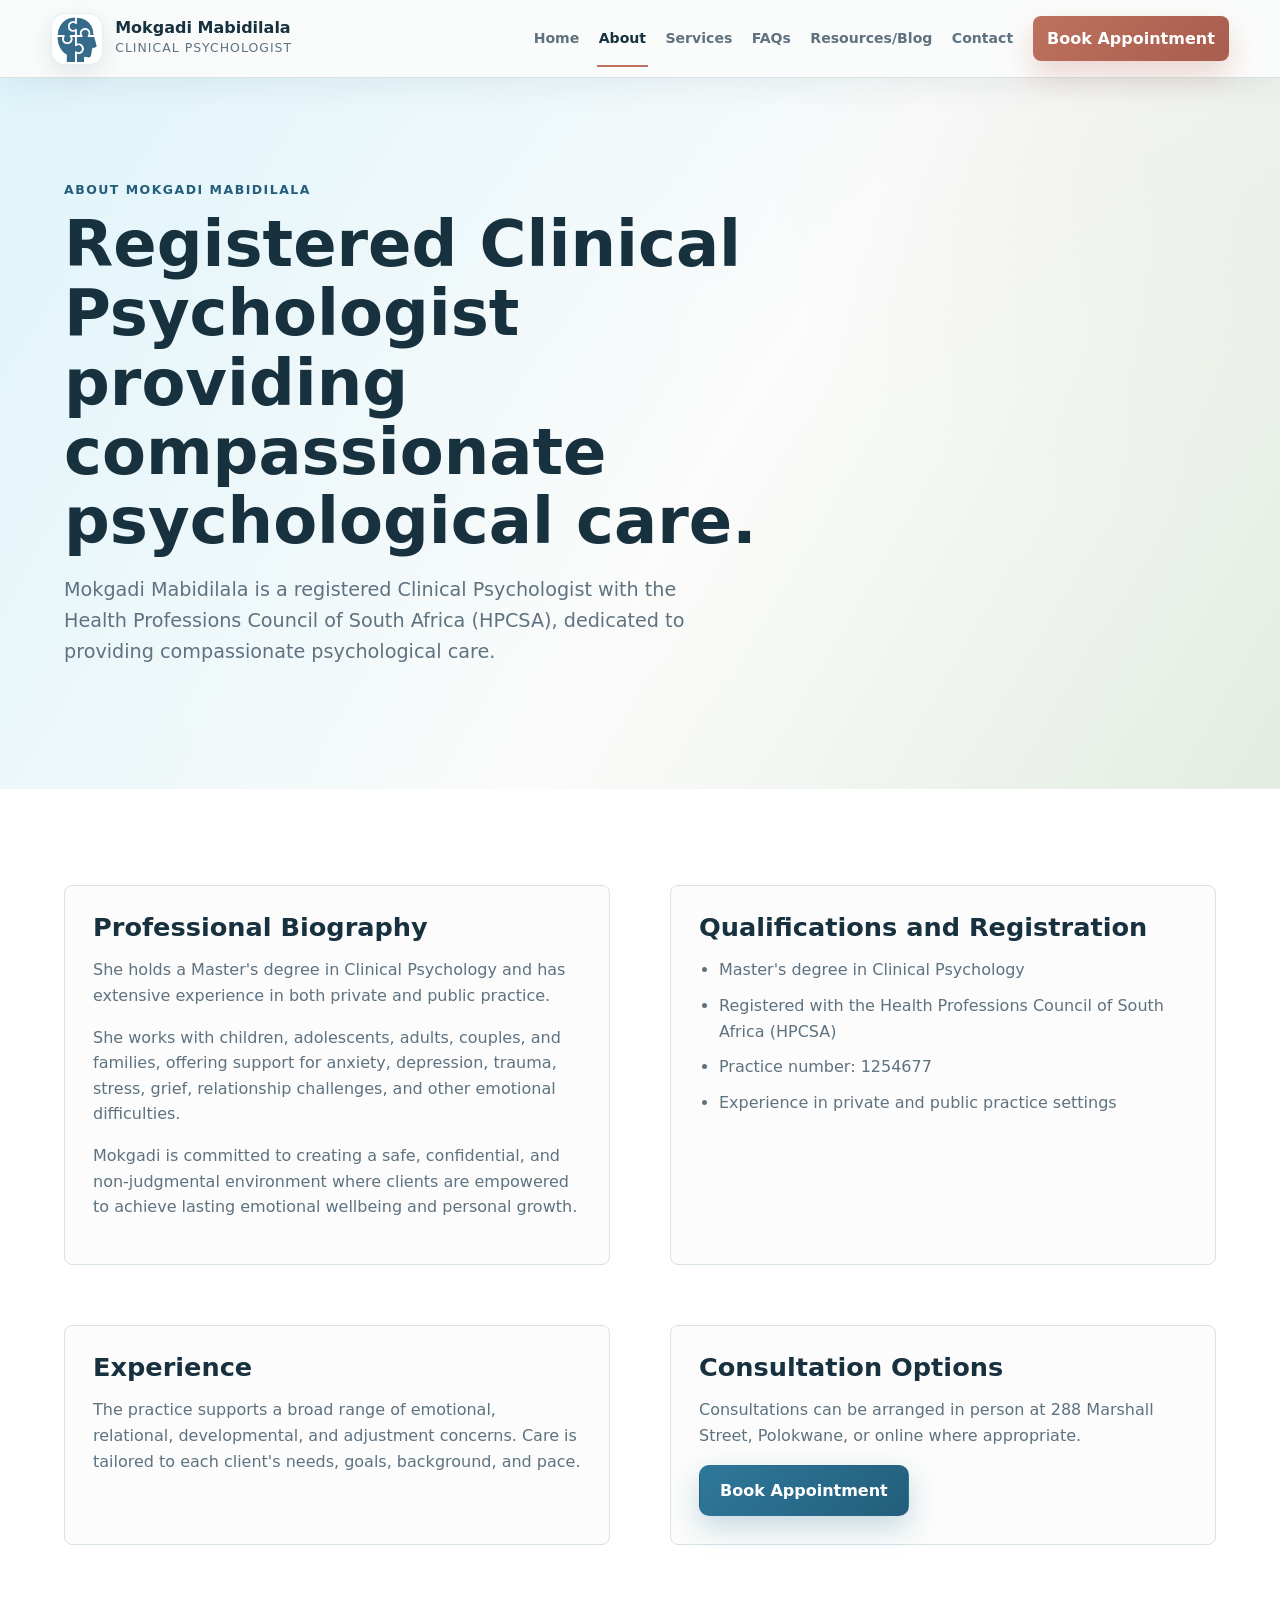
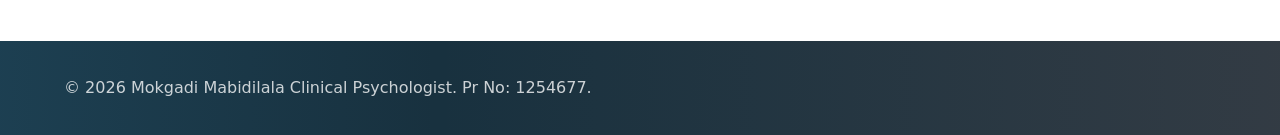
==== commit 4f69f7ec: "Update contact email and about page" ====
--- a/about.html
+++ b/about.html
@@ -33,13 +33,10 @@
     </header>
 
     <main>
-      <section class="page-hero about-hero">
-        <div>
-          <p class="eyebrow">About Mokgadi Mabidilala</p>
-          <h1>Registered Clinical Psychologist providing compassionate psychological care.</h1>
-          <p class="lead">Mokgadi Mabidilala is a registered Clinical Psychologist with the Health Professions Council of South Africa (HPCSA), dedicated to providing compassionate psychological care.</p>
-        </div>
-        <img class="about-photo" src="assets/practice-flyer.jpg" alt="Mokgadi Mabidilala Clinical Psychologist professional photograph">
+      <section class="page-hero">
+        <p class="eyebrow">About Mokgadi Mabidilala</p>
+        <h1>Registered Clinical Psychologist providing compassionate psychological care.</h1>
+        <p class="lead">Mokgadi Mabidilala is a registered Clinical Psychologist with the Health Professions Council of South Africa (HPCSA), dedicated to providing compassionate psychological care.</p>
       </section>
 
       <section class="content-band">
--- a/styles.css
+++ b/styles.css
@@ -549,11 +549,13 @@
 
 .service-card {
   position: relative;
+  display: flex;
+  flex-direction: column;
   min-height: 430px;
   overflow: hidden;
-  padding: 0 0 24px;
-  border: 1px solid rgba(214, 226, 230, 0.9);
-  border-radius: 14px;
+  padding: 0 0 26px;
+  border: 1px solid rgba(24, 49, 63, 0.28);
+  border-radius: 12px;
   background: #fff;
   box-shadow: 0 10px 30px rgba(24, 49, 63, 0.06);
   transition: transform 180ms ease, border-color 180ms ease, box-shadow 180ms ease, background 180ms ease;
@@ -620,26 +622,38 @@
   padding-inline: 24px;
 }
 
+.service-card h2,
+.service-card h3 {
+  order: -1;
+  display: grid;
+  min-height: 86px;
+  margin: 0;
+  place-items: center;
+  padding: 18px 20px;
+  color: #fff;
+  background: linear-gradient(135deg, #0827a7, #001b82);
+  text-align: center;
+}
+
 .service-card h2 {
-  margin: 0;
+  font-size: 1.28rem;
+}
+
+.service-card h3 {
   font-size: 1.24rem;
 }
 
 .service-picture {
   position: relative;
-  margin: 0 0 22px;
-  aspect-ratio: 32 / 21;
+  margin: 0;
+  aspect-ratio: 1 / 0.9;
   overflow: hidden;
-  border-radius: 14px 14px 0 0;
-  background: var(--sky);
+  border-radius: 0;
+  background: #fff;
 }
 
 .service-picture::after {
-  position: absolute;
-  inset: 0;
-  background: linear-gradient(180deg, rgba(24, 49, 63, 0), rgba(24, 49, 63, 0.18));
-  content: "";
-  pointer-events: none;
+  display: none;
 }
 
 .service-picture svg {
@@ -651,7 +665,7 @@
   width: 100%;
   height: 100%;
   object-fit: cover;
-  transform: scale(1.01);
+  transform: scale(1);
   transition: transform 240ms ease, filter 240ms ease;
 }
 
@@ -659,7 +673,7 @@
 .service-card:focus-visible .service-picture img,
 .service-card.is-active .service-picture img {
   filter: saturate(1.06) contrast(1.02);
-  transform: scale(1.06);
+  transform: scale(1.035);
 }
 
 .service-picture figcaption {
@@ -1043,6 +1057,7 @@
 }
 
 .service-card p {
+  display: none;
   color: var(--muted);
 }
 
@@ -1052,7 +1067,7 @@
   justify-content: center;
   width: fit-content;
   min-height: 40px;
-  margin: 4px 24px 0;
+  margin: auto auto 0;
   padding: 9px 13px;
   border-radius: 8px;
   color: #fff;
@@ -1070,7 +1085,11 @@
 }
 
 .service-package-grid .service-card {
-  min-height: 480px;
+  min-height: 420px;
+}
+
+.service-package-grid .service-picture {
+  aspect-ratio: 1 / 0.86;
 }
 
 .care-pathway-section {
@@ -1232,6 +1251,13 @@
 .faq-list p,
 .resource-grid p {
   color: var(--muted);
+}
+
+.faq-disclaimer {
+  grid-column: 1 / -1;
+  background:
+    linear-gradient(135deg, rgba(223, 244, 251, 0.72), rgba(255, 255, 255, 0.96)),
+    #fff;
 }
 
 .service-detail-list {
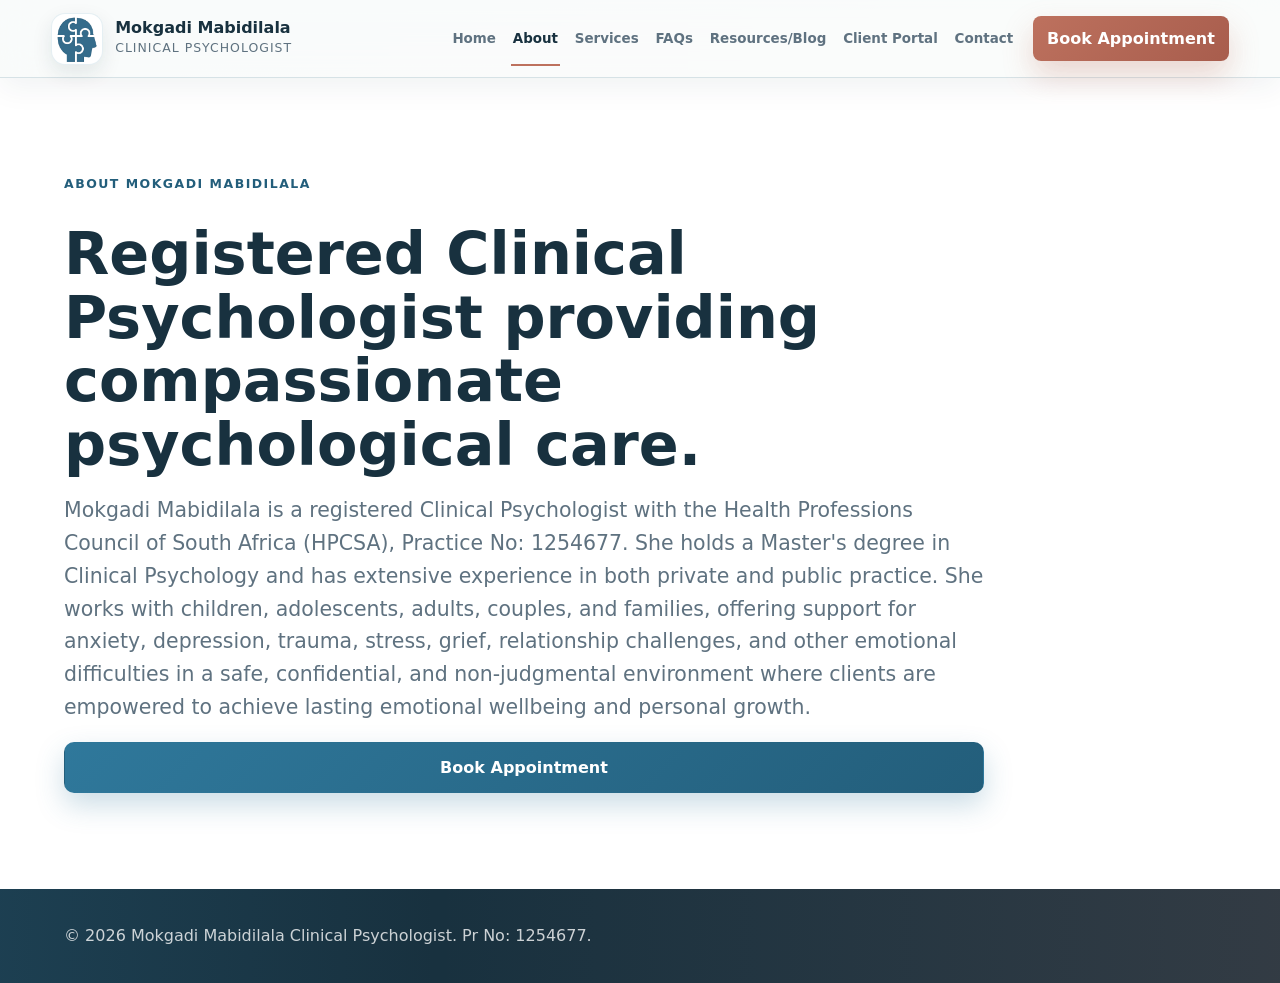
==== commit 05bfd90b: "Add client portal app and simplify content pages" ====
--- a/about.html
+++ b/about.html
@@ -6,6 +6,8 @@
     <title>About | Mokgadi Mabidilala Clinical Psychologist</title>
     <meta name="description" content="About Mokgadi Mabidilala Clinical Psychologist, serving adolescents, adults, couples, and families in Polokwane and online.">
     <link rel="stylesheet" href="styles.css">
+    <link rel="manifest" href="app.webmanifest">
+    <meta name="theme-color" content="#2f789b">
   </head>
   <body>
     <header class="site-header">
@@ -27,45 +29,20 @@
         <a href="services.html">Services</a>
         <a href="faqs.html">FAQs</a>
         <a href="resources.html">Resources/Blog</a>
+        <a href="portal.html">Client Portal</a>
         <a href="contact.html">Contact</a>
       </nav>
       <a class="header-booking-button" href="contact.html#booking">Book Appointment</a>
     </header>
 
     <main>
-      <section class="page-hero">
-        <p class="eyebrow">About Mokgadi Mabidilala</p>
-        <h1>Registered Clinical Psychologist providing compassionate psychological care.</h1>
-        <p class="lead">Mokgadi Mabidilala is a registered Clinical Psychologist with the Health Professions Council of South Africa (HPCSA), dedicated to providing compassionate psychological care.</p>
-      </section>
-
-      <section class="content-band">
-        <div class="content-grid">
-          <article>
-            <h2>Professional Biography</h2>
-            <p>She holds a Master's degree in Clinical Psychology and has extensive experience in both private and public practice.</p>
-            <p>She works with children, adolescents, adults, couples, and families, offering support for anxiety, depression, trauma, stress, grief, relationship challenges, and other emotional difficulties.</p>
-            <p>Mokgadi is committed to creating a safe, confidential, and non-judgmental environment where clients are empowered to achieve lasting emotional wellbeing and personal growth.</p>
-          </article>
-          <article>
-            <h2>Qualifications and Registration</h2>
-            <ul class="credential-list">
-              <li>Master's degree in Clinical Psychology</li>
-              <li>Registered with the Health Professions Council of South Africa (HPCSA)</li>
-              <li>Practice number: 1254677</li>
-              <li>Experience in private and public practice settings</li>
-            </ul>
-          </article>
-          <article>
-            <h2>Experience</h2>
-            <p>The practice supports a broad range of emotional, relational, developmental, and adjustment concerns. Care is tailored to each client's needs, goals, background, and pace.</p>
-          </article>
-          <article>
-            <h2>Consultation Options</h2>
-            <p>Consultations can be arranged in person at 288 Marshall Street, Polokwane, or online where appropriate.</p>
-            <a class="button primary" href="contact.html#booking">Book Appointment</a>
-          </article>
-        </div>
+      <section class="content-band page-start">
+        <article class="about-summary">
+          <p class="eyebrow">About Mokgadi Mabidilala</p>
+          <h1>Registered Clinical Psychologist providing compassionate psychological care.</h1>
+          <p>Mokgadi Mabidilala is a registered Clinical Psychologist with the Health Professions Council of South Africa (HPCSA), Practice No: 1254677. She holds a Master's degree in Clinical Psychology and has extensive experience in both private and public practice. She works with children, adolescents, adults, couples, and families, offering support for anxiety, depression, trauma, stress, grief, relationship challenges, and other emotional difficulties in a safe, confidential, and non-judgmental environment where clients are empowered to achieve lasting emotional wellbeing and personal growth.</p>
+          <a class="button primary" href="contact.html#booking">Book Appointment</a>
+        </article>
       </section>
     </main>
 
--- a/styles.css
+++ b/styles.css
@@ -104,11 +104,11 @@
 .site-nav {
   display: flex;
   align-items: center;
-  gap: clamp(8px, 1.2vw, 18px);
+  gap: clamp(7px, 1vw, 15px);
   margin-left: auto;
   color: var(--muted);
   font-weight: 700;
-  font-size: clamp(0.88rem, 0.95vw, 1rem);
+  font-size: clamp(0.84rem, 0.9vw, 0.98rem);
 }
 
 .site-nav a {
@@ -1188,9 +1188,31 @@
   font-size: clamp(2.2rem, 5vw, 4.8rem);
 }
 
+.page-start {
+  padding-top: clamp(34px, 5vw, 62px);
+}
+
 .content-band {
   padding: clamp(54px, 8vw, 96px) clamp(18px, 5vw, 78px);
   background: #fff;
+}
+
+.about-summary {
+  display: grid;
+  gap: 18px;
+  max-width: 920px;
+}
+
+.about-summary h1,
+.service-page-heading h1,
+.faq-page-heading h1 {
+  font-size: clamp(2.05rem, 4.6vw, 4.2rem);
+}
+
+.about-summary p:not(.eyebrow) {
+  margin: 0;
+  color: var(--muted);
+  font-size: clamp(1.08rem, 1.7vw, 1.28rem);
 }
 
 .content-grid {
@@ -1245,12 +1267,16 @@
 
 .faq-list h2,
 .resource-grid h2 {
-  font-size: 1.28rem;
+  font-size: clamp(1.55rem, 2.3vw, 2.05rem);
 }
 
 .faq-list p,
 .resource-grid p {
   color: var(--muted);
+}
+
+.faq-list p {
+  font-size: clamp(1.06rem, 1.45vw, 1.2rem);
 }
 
 .faq-disclaimer {
@@ -1450,6 +1476,10 @@
 .booking-form {
   position: relative;
   border-top: 5px solid var(--coral);
+}
+
+.booking-form h2 {
+  font-size: clamp(1.55rem, 2.4vw, 2.15rem);
 }
 
 .booking-form::before {
@@ -1485,6 +1515,39 @@
 textarea {
   min-height: 124px;
   resize: vertical;
+}
+
+fieldset {
+  display: grid;
+  grid-template-columns: repeat(2, minmax(0, 1fr));
+  gap: 16px;
+  margin: 0;
+  padding: 0 0 20px;
+  border: 0;
+  border-bottom: 1px solid var(--line);
+}
+
+fieldset:last-of-type {
+  border-bottom: 0;
+  padding-bottom: 0;
+}
+
+legend {
+  grid-column: 1 / -1;
+  margin-bottom: 4px;
+  color: var(--blue-dark);
+  font-size: 1.1rem;
+  font-weight: 900;
+}
+
+.privacy-note {
+  margin: 0;
+  padding: 14px 16px;
+  border: 1px solid rgba(47, 120, 155, 0.18);
+  border-radius: 10px;
+  color: var(--muted);
+  background: rgba(223, 244, 251, 0.56);
+  font-size: 0.95rem;
 }
 
 input:focus,
@@ -1743,6 +1806,88 @@
     #fff;
 }
 
+.portal-hero {
+  display: grid;
+  grid-template-columns: minmax(0, 1fr) minmax(280px, 420px);
+  gap: clamp(28px, 5vw, 64px);
+  align-items: center;
+  padding-right: clamp(18px, 5vw, 78px);
+  padding-bottom: clamp(44px, 7vw, 84px);
+  padding-left: clamp(18px, 5vw, 78px);
+  background:
+    linear-gradient(125deg, rgba(251, 252, 251, 0.98), rgba(223, 244, 251, 0.72)),
+    url("assets/hero-background.png");
+  background-position: center;
+  background-size: cover;
+}
+
+.portal-hero h1 {
+  font-size: clamp(2.25rem, 4.8vw, 4.6rem);
+}
+
+.portal-status-panel {
+  display: grid;
+  grid-template-columns: 52px minmax(0, 1fr);
+  gap: 14px;
+  align-items: center;
+  padding: clamp(22px, 3vw, 30px);
+  border: 1px solid var(--line);
+  border-radius: 14px;
+  background: rgba(255, 255, 255, 0.92);
+  box-shadow: var(--shadow);
+}
+
+.portal-status-panel span {
+  display: grid;
+  place-items: center;
+  width: 46px;
+  height: 46px;
+  border-radius: 14px;
+  color: #fff;
+  background: linear-gradient(135deg, var(--blue), var(--blue-dark));
+  font-weight: 900;
+}
+
+.portal-status-panel strong {
+  font-size: 1.05rem;
+}
+
+.portal-security-strip {
+  display: grid;
+  grid-template-columns: repeat(3, minmax(0, 1fr));
+  gap: 14px;
+  padding: clamp(34px, 5vw, 58px) clamp(18px, 5vw, 78px);
+  background: var(--ink);
+}
+
+.portal-security-strip article {
+  padding: 24px;
+  border-left: 4px solid var(--coral);
+  border-radius: 0 12px 12px 0;
+  color: #fff;
+  background: rgba(255, 255, 255, 0.08);
+}
+
+.portal-security-strip h2 {
+  font-size: clamp(1.25rem, 1.8vw, 1.65rem);
+}
+
+.portal-security-strip p {
+  margin-bottom: 0;
+  color: rgba(255, 255, 255, 0.76);
+}
+
+.portal-form-section {
+  padding: clamp(54px, 8vw, 96px) clamp(18px, 5vw, 78px);
+  background:
+    linear-gradient(180deg, #fff, rgba(223, 244, 251, 0.58)),
+    #fff;
+}
+
+.portal-form {
+  max-width: 980px;
+}
+
 @keyframes gentle-rise {
   from {
     opacity: 0;
@@ -1848,6 +1993,7 @@
 @media (max-width: 980px) {
   .hero,
   .about-hero,
+  .portal-hero,
   .split-section,
   .appointment-section,
   .location-section {
@@ -1870,6 +2016,7 @@
   .service-grid,
   .care-lanes,
   .care-pathway,
+  .portal-security-strip,
   .intro-copy,
   .faq-list,
   .resource-grid,
@@ -2000,6 +2147,7 @@
   .service-grid,
   .care-lanes,
   .care-pathway,
+  .portal-security-strip,
   .intro-copy,
   .faq-list,
   .resource-grid,
@@ -2023,6 +2171,10 @@
     grid-template-columns: 1fr;
   }
 
+  fieldset {
+    grid-template-columns: 1fr;
+  }
+
   .service-detail > span {
     width: 52px;
     height: 52px;
